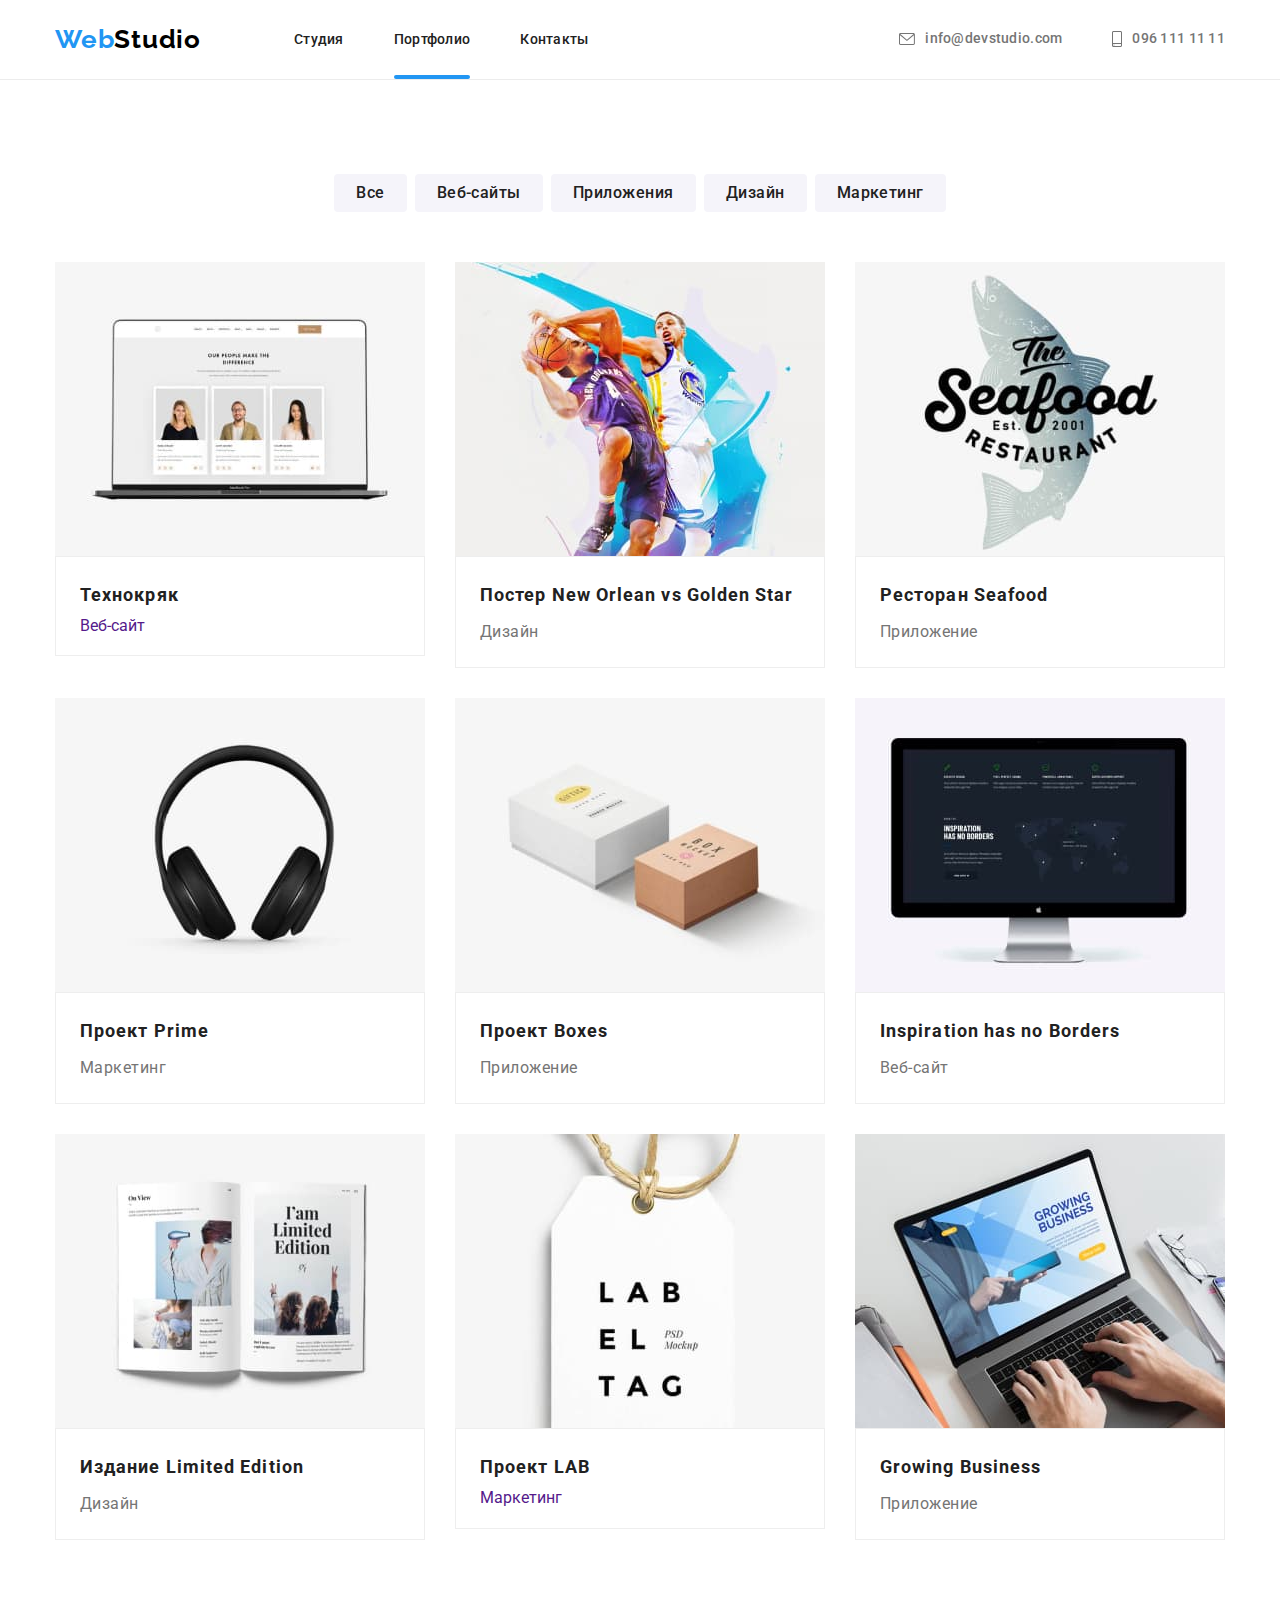
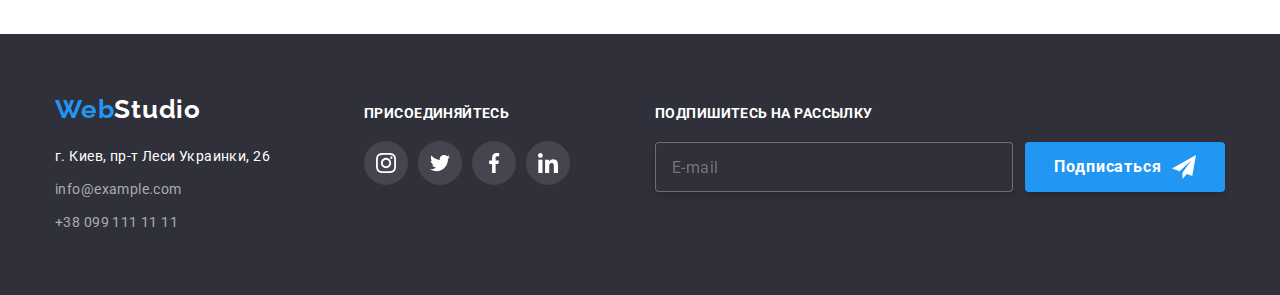
==== portfolio.html @ b897e52c "не працюють стилі" ====
<!DOCTYPE html>
<html lang="ru">
<head>
    <meta charset="UTF-8">
    <meta http-equiv="X-UA-Compatible" content="IE=edge">
    <meta name="viewport" content="width=device-width, initial-scale=1.0">
    <title>Портфолио</title>
        <link rel="preconnect" href="https://fonts.googleapis.com">
    <link rel="preconnect" href="https://fonts.gstatic.com" crossorigin>
    <link href="https://fonts.googleapis.com/css2?family=Raleway:wght@700&family=Roboto:wght@400;500;700;900&display=swap"
        rel="stylesheet">
    <link rel="stylesheet" href="https://cdn.jsdelivr.net/npm/modern-normalize@1.1.0/modern-normalize.min.css">
    <link rel="stylesheet" href="./css/main.min.css">
</head>

<body>
<!---HEADER-->
    <header class="page-header">
        <div class="container page-heder-container">
            <nav class="pege-nav">
                <a class="link logo" href="WebStudio" lang="en">Web<span class="logodark">Studio</span></a>
                <ul class="menu list">
                    <li class="menu__item">
                        <a class="menu__link link" href="index.html">Студия</a>
                    </li>
                    <li class="menu__item">
                        <a class="menu__link menu__link_activ link" href="">Портфолио</a>
                    </li>
                    <li class="menu__item">
                        <a class="menu__link link" href="">Контакты</a>
                    </li>
                </ul>
            </nav>

                <ul class="list">
                    <li>
                        <a class="portfolio-email link" href="mailto:info@devstudio.com">
                            <svg class="contact-email-icon" width="16px" height="12px">
                                <use href="./imeges/link/sprite.svg#icon-envelope"></use>
                            </svg>
                            info@devstudio.com</a>
                    </li>
                    <li>
                        <a class="portfolio-number link" href="tel:+380961111111">
                            <svg class="contact-phone-icon" width="10" height="16">
                                <use href="./imeges/link/sprite.svg#icon-smartphone"></use>
                            </svg>
                            096 111 11 11</a>
                    </li>
                </ul>
        </div>
    </header>

<main>
 <!-- GALLERY -->
    <section class="gallery">
        <div class="container">
            <ul class="portfolio-btn list">
                <li class="list-btn">
                    <button class="gallery__btn" type="button">Все</button>
                </li>
                <li class="list-btn">
                    <button class="gallery__btn" type="button">Веб-сайты</button>
                </li>
                <li class="list-btn">
                    <button class="gallery__btn" type="button">Приложения</button>
                </li>
                <li class="list-btn">
                    <button class="gallery__btn" type="button">Дизайн</button>
                </li>
                <li class="list-btn">
                    <button class="gallery__btn" type="button">Маркетинг</button>
                </li>
            </ul>
            <ul class="list gallery-work">
               <li class="gallery-work__foto">
                    <a class="gallery-work__link" href="">                   
                        <div class="gallery-work__overlay">
                             <img
                            src="./imeges/gallery/websitetehno.jpg"
                            alt="Веб-сайт"
                            width="370"
                            height="294">
                            <p class="overlay">Ресурс предлагает комплексные предложения с разным уровнем функционала и сервисов. Все это позволит посетителю получить исчерпывающие сведения о компании или частном лице.</p>
                        </div>
                        <div class="gallery-work__project">
                            <h3 class="gallery-work__project_name">Технокряк</h3>
                            <p class="gallery-work__project_for">Веб-сайт</p>                            
                        </div> 
                   </a>
                </li>
                <li class="gallery-work__foto">
                    <a class="gallery-work__link" href="">                    
                        <div class="gallery-work__overlay">
                            <img
                                src="./imeges/gallery/designgoldrnstar.jpg"
                                alt="Дизайн"
                                width="370"
                                height="294">
                            <p class="overlay">Ресурс предлагает комплексные предложения с разным уровнем функционала и сервисов. Все это позволит посетителю получить исчерпывающие сведения о компании или частном лице.</p>
                        </div>
                        <div class="gallery-work__project">
                            <h3 class="gallery-work__project_name">Постер <span lang="en">New Orlean vs Golden Star</span></h3>
                            <p class="gallery-work__project_form">Дизайн</p>
                        </div>  
                    </a>
                </li>                
                <li class="gallery-work__foto">
                    <a class="gallery-work__link" href="">                    
                        <div class="gallery-work__overlay">
                            <img
                                src="./imeges/gallery/applicsea.jpg"
                                alt="Приложение"
                                width="370"
                                height="294">
                            <p class="overlay">Ресурс предлагает комплексные предложения с разным уровнем функционала и сервисов. Все это позволит посетителю получить исчерпывающие сведения о компании или частном лице.</p>
                        </div>
                       <div class="gallery-work__project">
                            <h3 class="gallery-work__project_name">Ресторан <span lang="en">Seafood</span></h3>
                            <p class="gallery-work__project_form">Приложение</p> 
                        </div>         
                    </a>
                </li>
                <li class="gallery-work__foto">
                    <a class="gallery-work__link" href="">                    
                        <div class="gallery-work__overlay">
                            <img
                                src="./imeges/gallery/marketingprime.jpg"
                                alt="Маркетинг"
                                width="370"
                                height="294">
                            <p class="overlay">Ресурс предлагает комплексные предложения с разным уровнем функционала и сервисов. Все это позволит посетителю получить исчерпывающие сведения о компании или частном лице.</p>
                        </div>
                       <div class="gallery-work__project">
                            <h3 class="gallery-work__project_name">Проект <span lang="en">Prime</span></h3>
                            <p class="gallery-work__project_form">Маркетинг</p> 
                        </div>
                    </a>
                </li>
                <li class="gallery-work__foto">
                    <a class="gallery-work__link" href="">                    
                        <div class="gallery-work__overlay">
                           <img
                               src="./imeges/gallery/applicboxes.jpg"
                               alt="Приложение"
                               width="370"
                               height="294">
                           <p class="overlay">Ресурс предлагает комплексные предложения с разным уровнем функционала и сервисов. Все это позволит посетителю получить исчерпывающие сведения о компании или частном лице.</p>
                        </div>
                       <div class="gallery-work__project">
                            <h3 class="gallery-work__project_name">Проект <span lang="en">Boxes</span></h3>
                            <p class="gallery-work__project_form">Приложение</p> 
                        </div>
                    </a>
                </li>
                <li class="gallery-work__foto">
                    <a class="gallery-work__link" href="">                   
                        <div class="gallery-work__overlay">
                            <img
                                src="./imeges/gallery/websiteborders.jpg"
                                alt="Веб-сайт"
                               width="370"
                               height="294">
                           <p class="overlay">Ресурс предлагает комплексные предложения с разным уровнем функционала и сервисов. Все это позволит посетителю получить исчерпывающие сведения о компании или частном лице.</p>
                        </div>
                       <div class="gallery-work__project">
                            <h3 class="gallery-work__project_name" lang="en">Inspiration has no Borders</h3>
                            <p class="gallery-work__project_form">Веб-сайт</p>                         
                        </div>
                    </a>
                </li>
                <li class="gallery-work__foto">
                    <a class="gallery-work__link" href="">                    
                        <div class="gallery-work__overlay">
                        <img
                            src="./imeges/gallery/designedition.jpg"
                            alt="Дизайн"
                            width="370"
                            height="294">
                        <p class="overlay">Ресурс предлагает комплексные предложения с разным уровнем функционала и сервисов. Все это позволит посетителю получить исчерпывающие сведения о компании или частном лице.</p>
                        </div>
                       <div class="gallery-work__project">
                            <h3 class="gallery-work__project_name">Издание <span lang="en">Limited Edition</span></h3>
                            <p class="gallery-work__project_form">Дизайн</p> 
                        </div>
                    </a>
                </li>
                <li class="gallery-work__foto">
                    <a class="gallery-work__link" href="">                   
                        <div class="gallery-work__overlay">
                        <img
                            src="./imeges/gallery/mahketinglab.jpg"
                            alt="Маркетинг"
                            width="370"
                            height="294">
                        <p class="overlay">Ресурс предлагает комплексные предложения с разным уровнем функционала и сервисов. Все это позволит посетителю получить исчерпывающие сведения о компании или частном лице.</p>
                        </div>
                  <div class="gallery-work__project">
                            <h3 class="gallery-work__project_name">Проект <span lang="en">LAB</span></h3>
                        <p class="">Маркетинг</p> 
                        </div>
                    </a>    
                </li>
                <li class="gallery-work__foto">
                    <a class="gallery-work__link" href="">
                        <div class="gallery-work__overlay">
                            <img
                                src="./imeges/gallery/applicbusiness.jpg"
                                alt="приложение"
                                width="370"
                                height="294">
                            <p class="overlay">Ресурс предлагает комплексные предложения с разным уровнем функционала и сервисов. Все это позволит посетителю получить исчерпывающие сведения о компании или частном лице.</p>
                        </div>
                        
                        <div class="gallery-work__project">
                            <h3 class="gallery-work__project_name" lang="en">Growing Business</h3>
                            <p class="gallery-work__project_form">Приложение</p> 
                        </div>
                    </a>
                </li>               
            </ul>
        </div>
    </section>
  
</main>
<!--FOOTER-->
<footer class="footer">
    <div class="container footer-box">
        <div class="footer-logo">
            <a class="link logo" href="WebStudio" lang="en">Web<span class="logolight">Studio</span></a>
            <address>
                <ul class="list footer-adress">
                    <li class="footer-adress-map">
                        <a class="footer-link adress" href="https://goo.gl/maps/aPMMfaf2fwCcFUGt7" target="_blank"
                            rel="noopenen noreferrer">
                            г. Киев, пр-т Леси Украинки, 26
                        </a>
                    </li>
                    <li class="footer-email">
                        <a class="link connection" href="mailto:info@example.com">info@example.com</a>
                    </li>
                    <li class="footer-tel">
                        <a class="link connection" href="tel:+380991111111">+38 099 111 11 11</a>
                    </li>
                </ul>
            </address>
        </div>
        <div class="footer-icon">
            <p class="footer-title">присоединяйтесь</p>
            <ul class="list footer-link">
                <li class="footer-link__list">
                    <a href="" class="footer-social-link">
                        <svg class="footer-link-icon" width="20" height="20">
                            <use href="./imeges/link/sprite.svg#icon-instagram"></use>
                        </svg>
                    </a>
                </li>
                <li class="footer-link__list">
                    <a href="" class="footer-social-link">
                        <svg class="footer-link-icon" width="20" height="20">
                            <use href="./imeges/link/sprite.svg#icon-twitter"></use>
                        </svg>
                    </a>
                </li>
                <li class="footer-link__list">
                    <a href="" class="footer-social-link">
                        <svg class="footer-link-icon" width="20" height="20">
                            <use href="./imeges/link/sprite.svg#icon-facebook"></use>
                        </svg>
                    </a>
                </li>
                <li class="footer-link__list">
                    <a href="" class="footer-social-link">
                        <svg class="footer-link-icon" width="20" height="20">
                            <use href="./imeges/link/sprite.svg#icon-linkedin"></use>
                        </svg>
                    </a>
                </li>
            </ul>
        </div>
        <form class="footer-form">
            <p class="footer-form__name">Подпишитесь на рассылку</p>
            <div class="footer-form__connection">
                <input type="email" name="user_email" class="footer-form-input" required placeholder="E-mail" />


                <button type="submit" class="footer-form__submit">Подписаться
                    <svg class="footer-form-icon" width="24" height="24">
                        <use href="./imeges/link/sprite.svg#icon-send"></use>
                    </svg>
                </button>
            </div>
        </form>
    </div>

</footer>
 
</body>
</html>
---- css/main.min.css ----
:root{--accent-background-dark: #2F303A;--accent-color-text: #757575;--accent-color-header: #212121;--blue-color: #2196F3;--transition-dur-and-fund: 250ms cubic-bezier(0.4, 0, 0.2, 1)}.visually-hidden{position:absolute;width:1px;height:1px;margin:-1px;padding:0;overflow:hidden;border:0;clip:rect(0 0 0 0)}.list{list-style:none;display:-webkit-box;display:-ms-flexbox;display:flex}.link{text-decoration:none}h1,h2,h3,h4,p{margin-top:0;margin-bottom:0}ul,ol{margin-top:0;margin-bottom:0;padding-left:0}img{display:block}button{cursor:pointer}body{font-family:"Roboto",sans-serif;margin:0}.container{max-width:1200px;margin-left:auto;margin-right:auto;padding-left:15px;padding-right:15px}.backdrop{position:fixed;top:0;left:0;z-index:100;width:100%;height:100%;background-color:rgba(0,0,0,.2);-webkit-transition:opacity var(--transition-dur-and-fund),visibility var(--transition-dur-and-fund);transition:opacity var(--transition-dur-and-fund),visibility var(--transition-dur-and-fund)}.backdrop.is-hidden{opacity:0;visibility:hidden;pointer-events:none}.modal{position:absolute;top:50%;left:50%;-webkit-transform:translate(-50%, -50%);transform:translate(-50%, -50%);width:528px;height:auto;background-color:#fff;padding:37px 40px 43px 40px}.modal-close-btn{position:absolute;top:8px;right:8px;display:-webkit-box;display:-ms-flexbox;display:flex;-webkit-box-pack:center;-ms-flex-pack:center;justify-content:center;-webkit-box-align:center;-ms-flex-align:center;align-items:center;width:30px;height:30px;border-radius:50%;background-color:rgba(0,0,0,0);border:1px solid rgba(0,0,0,.1);padding:0;-webkit-transition:border-color var(--transition-dur-and-fund);transition:border-color var(--transition-dur-and-fund)}.modal-close-btn:hover,.modal-close-btn:focus{border-color:var(--accent-color-text)}.modal-close-btn-icon{-webkit-transition:fill var(--transition-dur-and-fund);transition:fill var(--transition-dur-and-fund)}.modal-close-btn-icon:hover,.modal-close-btn-icon:focus{fill:var(--blue-color)}.modal-close-btn-icon .modal-close-btn:hover,.modal-close-btn-icon .modal-close-btn:focus .modal-close-btn-icon{fill:var(--accent-color-text)}.modal-form{display:-webkit-box;display:-ms-flexbox;display:flex;-webkit-box-orient:vertical;-webkit-box-direction:normal;-ms-flex-direction:column;flex-direction:column}.modal-form-name{font-weight:700;font-size:20px;line-height:1.15;text-align:center;letter-spacing:.03em;margin-bottom:12px;color:var(--accent-color-header)}.modal-form-field{margin-bottom:10px}.modal-form-field-desc{margin-bottom:20px}.modal-form-input{width:100%;height:40px;padding-left:42px;border:1px solid rgba(33,33,33,.2);border-radius:4px;color:#000;-webkit-transition:border-color var(--transition-dur-and-fund);transition:border-color var(--transition-dur-and-fund)}.modal-form-input:focus{outline:none;border-color:var(--blue-color)}.modal-form-input-desc{display:block;font-weight:400;font-size:12px;line-height:1.17;letter-spacing:.01em;margin-bottom:4px;color:var(--accent-color-text)}.modal-form-input-wrapper{display:block;position:relative}.modal-form-input-icon{position:absolute;top:50%;left:15px;-webkit-transform:translate(0, -50%);transform:translate(0, -50%);-webkit-transition:fill var(--transition-dur-and-fund);transition:fill var(--transition-dur-and-fund)}.modal-form-input:focus+.modal-form-input-icon{fill:var(--blue-color)}.modal-form-message{resize:none;width:100%;height:120px;padding:10px 16px;border:1px solid rgba(33,33,33,.2);border-radius:4px;-webkit-transition:border-color var(--transition-dur-and-fund);transition:border-color var(--transition-dur-and-fund)}.modal-form-message::-webkit-input-placeholder{font-weight:400;font-size:14px;line-height:1.14;letter-spacing:.01em;color:rgba(117,117,117,.5)}.modal-form-message::-moz-placeholder{font-weight:400;font-size:14px;line-height:1.14;letter-spacing:.01em;color:rgba(117,117,117,.5)}.modal-form-message:-ms-input-placeholder{font-weight:400;font-size:14px;line-height:1.14;letter-spacing:.01em;color:rgba(117,117,117,.5)}.modal-form-message::-ms-input-placeholder{font-weight:400;font-size:14px;line-height:1.14;letter-spacing:.01em;color:rgba(117,117,117,.5)}.modal-form-message::placeholder{font-weight:400;font-size:14px;line-height:1.14;letter-spacing:.01em;color:rgba(117,117,117,.5)}.modal-form-message:focus{outline:none;border-color:var(--blue-color)}.modal-form-check-desc{display:-webkit-box;display:-ms-flexbox;display:flex;-webkit-box-pack:center;-ms-flex-pack:center;justify-content:center;-webkit-box-align:center;-ms-flex-align:center;align-items:center;font-weight:400;font-size:14px;line-height:1.71;letter-spacing:.03em;margin-bottom:30px;color:#757575}.modal-form-check-desc::before{display:block;width:16px;height:15px;border:1px solid #212121;border-radius:4px;cursor:pointer;margin-right:8px;text-decoration:underline;content:""}.modal-form-check:checked+.modal-form-check-desc::before{background-color:var(--blue-color);border:none;background-image:url(../imeges/link/icon_check.svg);padding:auto}.modal-form-check:focus+.modal-form-check-desc::before{outline:2px solid var(--blue-color)}.modal-form-link{color:var(--blue-color);text-decoration:underline}.modal-form-submit{-ms-flex-item-align:center;align-self:center;font-weight:700;font-size:16px;line-height:1.88;letter-spacing:.06em;padding:8px 53px 8px 53px;color:#fff;width:200px;height:50px;background-color:var(--blue-color);-webkit-box-shadow:0px 4px 4px rgba(0,0,0,.15);box-shadow:0px 4px 4px rgba(0,0,0,.15);border-radius:4px;border:none;-webkit-transition:background-color var(--transition-dur-and-fund);transition:background-color var(--transition-dur-and-fund)}.modal-form-submit:hover,.modal-form-submit:focus{background-color:#188ce8;-webkit-box-shadow:0px 4px 4px rgba(0,0,0,.15);box-shadow:0px 4px 4px rgba(0,0,0,.15);border-radius:4px}.page-heder-container{display:-webkit-box;display:-ms-flexbox;display:flex;-webkit-box-align:center;-ms-flex-align:center;align-items:center;-webkit-box-pack:justify;-ms-flex-pack:justify;justify-content:space-between}.page-header{border-bottom:1px solid #ececec}.pege-nav{display:-webkit-box;display:-ms-flexbox;display:flex;-webkit-box-align:center;-ms-flex-align:center;align-items:center}.logo{font-family:"Raleway",sans-serif;font-weight:700;font-size:26px;line-height:1.19;letter-spacing:.03em;color:var(--blue-color);margin-right:93px;padding-top:24px;padding-bottom:24px}.logodark{color:#000}.menu{display:-webkit-box;display:-ms-flexbox;display:flex}.menu__item:not(:last-child){margin-right:50px}.menu__link{position:relative;font-family:"Roboto",sans-serif;font-weight:500;font-size:14px;line-height:1.14;letter-spacing:.02em;color:var(--accent-color-header);-webkit-transition:color var(--transition-dur-and-fund);transition:color var(--transition-dur-and-fund)}.menu__link:hover,.menu__link:focus{color:var(--blue-color)}.menu__link_activ::after{display:block;position:absolute;top:auto;left:0;bottom:-32px;content:"";background-color:var(--blue-color);border-radius:2px;width:100%;height:4px}.contact-email{display:-webkit-box;display:-ms-flexbox;display:flex;-webkit-box-align:center;-ms-flex-align:center;align-items:center;width:100%;height:auto;font-weight:500;font-size:14px;line-height:1.14;letter-spacing:.02em;color:var(--accent-color-text);-webkit-transition:color var(--transition-dur-and-fund);transition:color var(--transition-dur-and-fund);margin-left:auto;margin-right:50px}.contact-email:hover,.contact-email:focus{color:var(--blue-color)}.contact-email-icon{fill:currentColor;margin-right:10px}.portfolio-email{display:-webkit-box;display:-ms-flexbox;display:flex;-webkit-box-align:center;-ms-flex-align:center;align-items:center;width:100%;height:auto;font-weight:500;font-size:14px;line-height:1.14;letter-spacing:.02em;color:var(--accent-color-text);-webkit-transition:color var(--transition-dur-and-fund);transition:color var(--transition-dur-and-fund);margin-left:auto;margin-right:50px}.portfolio-email:hover,.portfolio-email:focus{color:var(--blue-color)}.contact-phone-number{display:-webkit-box;display:-ms-flexbox;display:flex;-webkit-box-align:center;-ms-flex-align:center;align-items:center;width:100%;height:auto;font-weight:500;font-size:14px;line-height:1.14;letter-spacing:.02em;color:var(--accent-color-text);-webkit-transition:color var(--transition-dur-and-fund);transition:color var(--transition-dur-and-fund)}.contact-phone-number:hover,.contact-phone-number:focus{color:var(--blue-color)}.contact-phone-icon{fill:currentColor;margin-right:10px}.portfolio-number{display:-webkit-box;display:-ms-flexbox;display:flex;-webkit-box-align:center;-ms-flex-align:center;align-items:center;width:100%;height:auto;font-weight:500;font-size:14px;line-height:1.14;letter-spacing:.02em;-webkit-transition:color var(--transition-dur-and-fund);transition:color var(--transition-dur-and-fund);color:var(--accent-color-text)}.portfolio-number:hover,.portfolio-number:focus{color:var(--blue-color)}.hero{padding-top:200px;padding-bottom:200px;background-color:#c4c4c4;background-image:-webkit-gradient(linear, left top, left bottom, from(rgba(47, 48, 58, 0.4)), to(rgba(47, 48, 58, 0.4))),url("../imeges/overlay/people.jpg");background-image:linear-gradient(rgba(47, 48, 58, 0.4), rgba(47, 48, 58, 0.4)),url("../imeges/overlay/people.jpg");background-repeat:no-repeat;background-position:center;background-size:cover}.main-title{font-weight:900;font-size:44px;line-height:1.36;text-align:center;letter-spacing:.06em;text-transform:uppercase;color:#fff;width:696px;margin:0 auto;display:block}.modal-btn{display:block;font-family:"Roboto",sans-serif;font-weight:700;font-size:16px;line-height:1.88;letter-spacing:.06em;padding-top:8px;padding-bottom:8px;padding-left:30px;padding-right:30px;background-color:var(--blue-color);-webkit-box-shadow:0px 4px 4px rgba(0,0,0,.15);box-shadow:0px 4px 4px rgba(0,0,0,.15);border-radius:4px;color:#fff;border:0 solid;margin:0 auto;margin-top:30px}.section-description{padding-top:94px;padding-bottom:47px}.description{display:-webkit-box;display:-ms-flexbox;display:flex;gap:30px}.block-description{-ms-flex-preferred-size:calc((100% - 90px)/4);flex-basis:calc((100% - 90px)/4)}.block-description-icon{width:100%;height:120px;display:-webkit-box;display:-ms-flexbox;display:flex;-webkit-box-align:center;-ms-flex-align:center;align-items:center;-webkit-box-pack:center;-ms-flex-pack:center;justify-content:center;background:#f5f4fa;border-radius:4px;margin-bottom:30px}.description-icon{width:70px;height:70px}.text-description{font-weight:400;font-size:14px;line-height:1.71;letter-spacing:.03em;color:var(--accent-color-text)}.title-description{font-weight:700;font-size:14px;line-height:1.14;letter-spacing:.03em;text-transform:uppercase;color:var(--accent-color-header);margin-bottom:10px}.section-working{padding-top:47px;padding-bottom:94px}.foto-work{display:-webkit-box;display:-ms-flexbox;display:flex;-ms-flex-wrap:wrap;flex-wrap:wrap;gap:30px}.foto{position:relative;-ms-flex-preferred-size:calc((100% - 60px)/3);flex-basis:calc((100% - 60px)/3)}.foto-work-name{display:-webkit-box;display:-ms-flexbox;display:flex;-webkit-box-pack:center;-ms-flex-pack:center;justify-content:center;-webkit-box-align:center;-ms-flex-align:center;align-items:center;position:absolute;bottom:0;left:0;width:370px;height:70px;background-color:rgba(47,48,58,.8)}.foto-name{text-transform:uppercase;font-weight:700;font-size:14px;line-height:1.14;letter-spacing:.03em;color:#fff}.collective-section{padding-top:94px;padding-bottom:94px;background:#f5f4fa}.name{font-weight:500;font-size:16px;line-height:1.19;text-align:center;letter-spacing:.03em;color:var(--accent-color-header);margin-bottom:10px}.profession{font-weight:400;font-size:16px;line-height:1.19;text-align:center;letter-spacing:.03em;color:var(--accent-color-text);margin-bottom:16px}.title-section{font-weight:700;font-size:36px;line-height:1.17;text-align:center;letter-spacing:.03em;color:var(--accent-color-header);margin-bottom:50px}.collective{display:-webkit-box;display:-ms-flexbox;display:flex;-ms-flex-wrap:wrap;flex-wrap:wrap;gap:30px}.foto-collective{-ms-flex-preferred-size:calc((100% - 90px)/4);flex-basis:calc((100% - 90px)/4)}.collective-name-profession{padding-top:30px;padding-bottom:30px;background:#fff;-webkit-box-shadow:0px 1px 3px rgba(0,0,0,.12),0px 1px 1px rgba(0,0,0,.14),0px 2px 1px rgba(0,0,0,.2);box-shadow:0px 1px 3px rgba(0,0,0,.12),0px 1px 1px rgba(0,0,0,.14),0px 2px 1px rgba(0,0,0,.2);border-radius:0px 0px 4px 4px}.social-list{display:-webkit-box;display:-ms-flexbox;display:flex;-webkit-box-pack:center;-ms-flex-pack:center;justify-content:center;gap:10px}.social-list-link{display:-webkit-box;display:-ms-flexbox;display:flex;-webkit-box-pack:center;-ms-flex-pack:center;justify-content:center;-webkit-box-align:center;-ms-flex-align:center;align-items:center;width:44px;height:44px;border-radius:50%;background-color:#fff;-webkit-transition:background-color var(--transition-dur-and-fund);transition:background-color var(--transition-dur-and-fund)}.social-list-link:hover,.social-list-link:focus{background-color:var(--blue-color)}.social-list-icon{fill:#afb1b8;-webkit-transition:fill var(--transition-dur-and-fund);transition:fill var(--transition-dur-and-fund)}.social-list-link:hover .social-list-icon,.social-list-link:focus .social-list-icon{fill:#fff}.client-section{padding-top:94px;padding-bottom:94px}.client-list{display:-webkit-box;display:-ms-flexbox;display:flex;-webkit-box-pack:center;-ms-flex-pack:center;justify-content:center;gap:30px}.client-linc{display:-webkit-box;display:-ms-flexbox;display:flex;-webkit-box-pack:center;-ms-flex-pack:center;justify-content:center;-webkit-box-align:center;-ms-flex-align:center;align-items:center;width:170px;height:92px;border:1px solid #afb1b8;border-radius:4px;fill:#afb1b8;-webkit-transition:fill var(--transition-dur-and-fund),border-color var(--transition-dur-and-fund);transition:fill var(--transition-dur-and-fund),border-color var(--transition-dur-and-fund)}.client-linc:hover,.client-linc:focus{fill:var(--blue-color);border-color:var(--blue-color)}.gallery{padding-top:94px;padding-bottom:94px}.services{font-weight:500;font-size:16px;line-height:1.63;text-align:center;letter-spacing:.03em;color:var(--accent-color-header)}.gallery__btn{font-family:"Roboto",sans-serif;padding-top:6px;padding-bottom:6px;padding-left:22px;padding-right:22px;font-weight:500;font-size:16px;line-height:1.63;text-align:center;letter-spacing:.03em;color:var(--accent-color-header);background-color:#f5f4fa;border-radius:4px;border:0 solid;-webkit-transition:color var(--transition-dur-and-fund),background-color var(--transition-dur-and-fund),-webkit-box-shadow var(--transition-dur-and-fund);transition:color var(--transition-dur-and-fund),background-color var(--transition-dur-and-fund),-webkit-box-shadow var(--transition-dur-and-fund);transition:color var(--transition-dur-and-fund),background-color var(--transition-dur-and-fund),box-shadow var(--transition-dur-and-fund);transition:color var(--transition-dur-and-fund),background-color var(--transition-dur-and-fund),box-shadow var(--transition-dur-and-fund),-webkit-box-shadow var(--transition-dur-and-fund)}.gallery__btn:hover,.gallery__btn:focus{color:#fff;background-color:var(--blue-color);-webkit-box-shadow:0px 3px 1px rgba(0,0,0,.1),0px 1px 2px rgba(0,0,0,.08),0px 2px 2px rgba(0,0,0,.12);box-shadow:0px 3px 1px rgba(0,0,0,.1),0px 1px 2px rgba(0,0,0,.08),0px 2px 2px rgba(0,0,0,.12)}.portfolio-btn{display:-webkit-box;display:-ms-flexbox;display:flex;-webkit-box-pack:center;-ms-flex-pack:center;justify-content:center;gap:8px;margin-bottom:50px;-ms-flex-preferred-size:auto;flex-basis:auto}.gallery-work__project{padding-top:20px;padding-bottom:20px;padding-left:24px;background-color:#fff;border:1px solid #eee}.gallery-work__project_name{font-weight:700;font-size:18px;line-height:2;letter-spacing:.06em;color:var(--accent-color-header);margin-bottom:4px}.gallery-work__project_form{font-weight:400;font-size:16px;line-height:1.88;letter-spacing:.03em;color:var(--accent-color-text)}.gallery-work{display:-webkit-box;display:-ms-flexbox;display:flex;-ms-flex-wrap:wrap;flex-wrap:wrap;gap:30px}.gallery-work__foto{-ms-flex-preferred-size:calc((100% - 240px)/9);flex-basis:calc((100% - 240px)/9)}.gallery-work__link{display:block;text-decoration:none}.gallery-work__link:hover{-webkit-box-shadow:0px 1px 1px rgba(0,0,0,.12),0px 4px 4px rgba(0,0,0,.06),1px 4px 6px rgba(0,0,0,.16);box-shadow:0px 1px 1px rgba(0,0,0,.12),0px 4px 4px rgba(0,0,0,.06),1px 4px 6px rgba(0,0,0,.16)}.gallery-work__link:hover .overlay,.gallery-work__link:focus{-webkit-transform:translate(0, 0);transform:translate(0, 0)}.gallery-work__overlay{position:relative;overflow:hidden}.overlay{position:absolute;top:0;left:0;-webkit-transform:translate(0, 100%);transform:translate(0, 100%);-webkit-transition:-webkit-transform var(--transition-dur-and-fund);transition:-webkit-transform var(--transition-dur-and-fund);transition:transform var(--transition-dur-and-fund);transition:transform var(--transition-dur-and-fund), -webkit-transform var(--transition-dur-and-fund);width:100%;height:100%;overflow:auto;font-weight:400;font-size:18px;line-height:1.56;letter-spacing:.03em;padding:63px;padding-bottom:63px;padding-left:24px;padding-right:24px;color:#fff;background-color:rgba(33,150,243,.9)}.footer{padding-top:60px;padding-bottom:60px;background-color:var(--accent-background-dark)}.logolight{color:#fff}.adress{font-style:normal;font-weight:400;font-size:14px;line-height:1.71;letter-spacing:.03em;color:#fff}.connection{font-style:normal;font-weight:400;font-size:14px;line-height:1.71;letter-spacing:.03em;color:rgba(255,255,255,.6)}.footer-adress{display:-webkit-box;display:-ms-flexbox;display:flex;-webkit-box-orient:vertical;-webkit-box-direction:normal;-ms-flex-direction:column;flex-direction:column}.footer-adress-map{padding-top:20px}.footer-email{margin-top:9px}.footer-tel{margin-top:9px}.footer-title{display:block;font-style:normal;font-weight:700;font-size:14px;line-height:1,14;letter-spacing:.03em;text-transform:uppercase;color:#fff}.footer-link{display:-webkit-box;display:-ms-flexbox;display:flex;gap:10px;text-decoration:none}.footer-social-link{display:-webkit-box;display:-ms-flexbox;display:flex;-webkit-box-pack:center;-ms-flex-pack:center;justify-content:center;-webkit-box-align:center;-ms-flex-align:center;align-items:center;width:44px;height:44px;border-radius:50%;background-color:rgba(255,255,255,.1);-webkit-transition:background-color var(--transition-dur-and-fund);transition:background-color var(--transition-dur-and-fund)}.footer-social-link:hover,.footer-social-link:focus{background-color:var(--blue-color)}.footer-icon{display:-webkit-box;display:-ms-flexbox;display:flex;-webkit-box-orient:vertical;-webkit-box-direction:normal;-ms-flex-direction:column;flex-direction:column;gap:20px}.footer-box{display:-webkit-box;display:-ms-flexbox;display:flex;-webkit-box-align:baseline;-ms-flex-align:baseline;align-items:baseline;gap:70px}.footer-link-icon{fill:#fff}.footer-form{margin-left:auto}.footer-form__name{font-weight:700;font-size:14px;line-height:1.14;letter-spacing:.03em;text-transform:uppercase;color:#fff;margin-bottom:20px}.footer-form__connection{display:-webkit-box;display:-ms-flexbox;display:flex}.footer-form-input{font-weight:400;font-size:16px;line-height:1.25;letter-spacing:.03em;width:358px;height:50px;padding-top:15px;padding-left:16px;padding-bottom:15px;color:rgba(255,255,255,.6);background-color:var(--accent-background-dark);border:1px solid rgba(255,255,255,.3);-webkit-filter:drop-shadow(0px 4px 4px rgba(0, 0, 0, 0.15));filter:drop-shadow(0px 4px 4px rgba(0, 0, 0, 0.15));border-radius:4px;margin-right:12px;color:#fff}.footer-form__submit{display:-webkit-box;display:-ms-flexbox;display:flex;-webkit-box-pack:center;-ms-flex-pack:center;justify-content:center;-webkit-box-align:center;-ms-flex-align:center;align-items:center;font-weight:700;font-size:16px;line-height:1.88;letter-spacing:.06em;width:200px;height:50px;color:#fff;background-color:var(--blue-color);-webkit-box-shadow:0px 4px 4px rgba(0,0,0,.15);box-shadow:0px 4px 4px rgba(0,0,0,.15);border-radius:4px;border:none}.footer-form-icon{margin-left:10px}/*# sourceMappingURL=main.min.css.map */
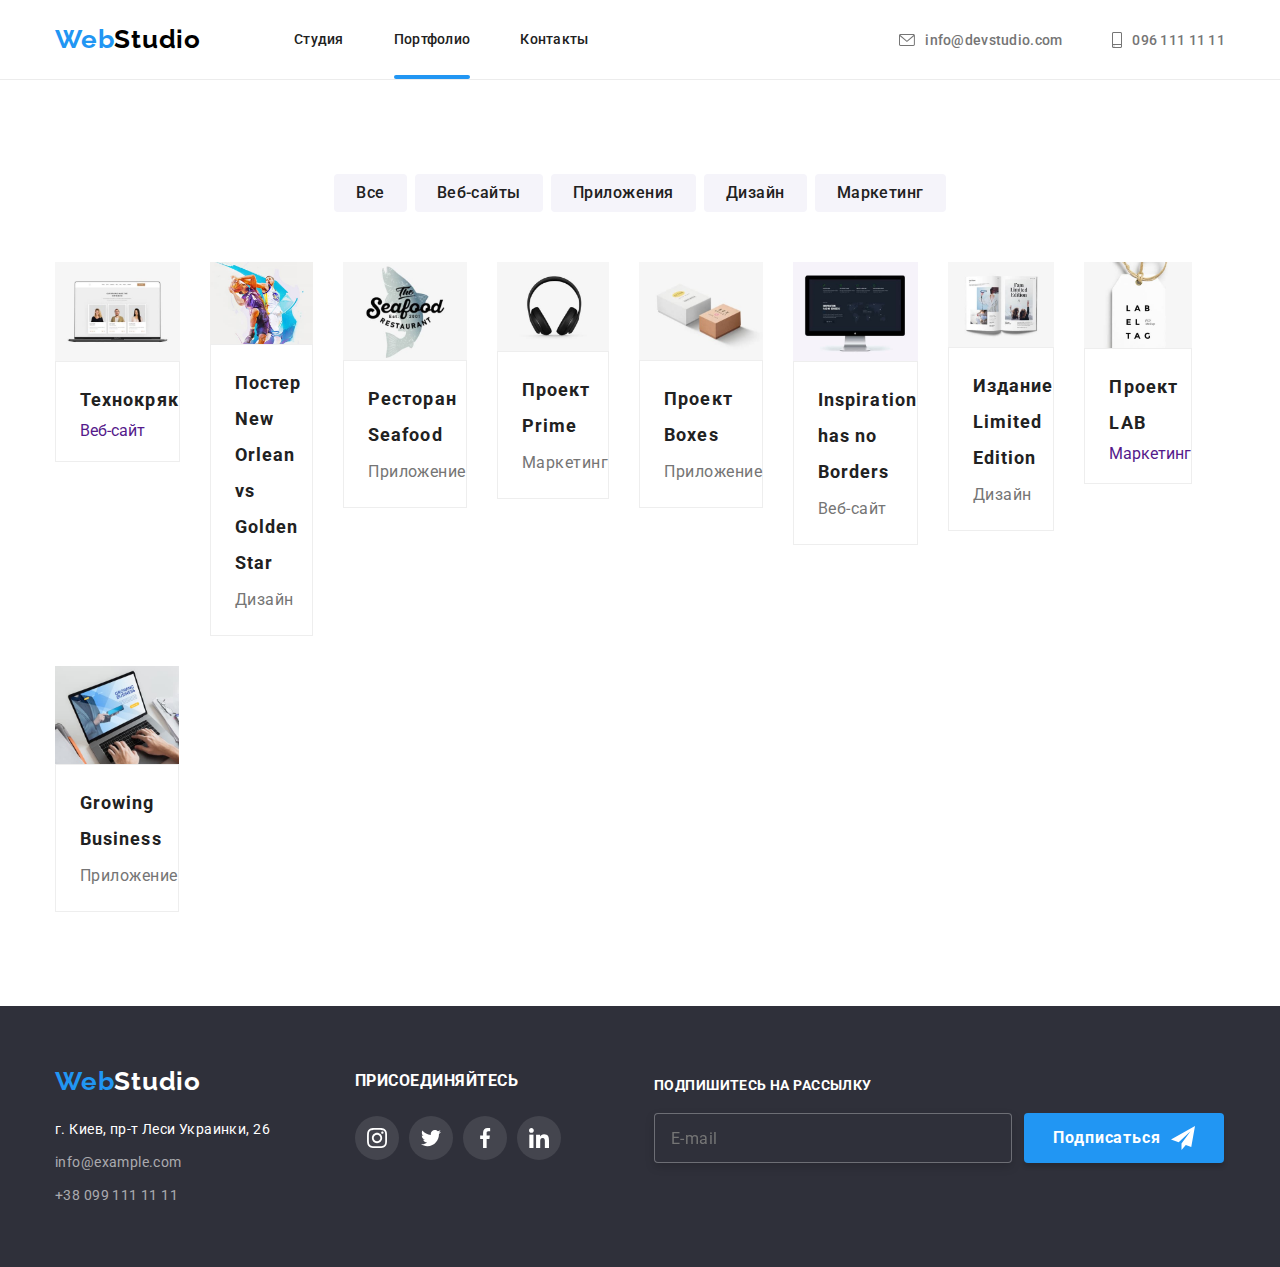
==== commit fd1ea8e8: "не працює портфоліо" ====
--- a/portfolio.html
+++ b/portfolio.html
@@ -224,76 +224,83 @@
   
 </main>
 <!--FOOTER-->
-<footer class="footer">
-    <div class="container footer-box">
-        <div class="footer-logo">
-            <a class="link logo" href="WebStudio" lang="en">Web<span class="logolight">Studio</span></a>
-            <address>
-                <ul class="list footer-adress">
-                    <li class="footer-adress-map">
-                        <a class="footer-link adress" href="https://goo.gl/maps/aPMMfaf2fwCcFUGt7" target="_blank"
-                            rel="noopenen noreferrer">
-                            г. Киев, пр-т Леси Украинки, 26
-                        </a>
-                    </li>
-                    <li class="footer-email">
-                        <a class="link connection" href="mailto:info@example.com">info@example.com</a>
-                    </li>
-                    <li class="footer-tel">
-                        <a class="link connection" href="tel:+380991111111">+38 099 111 11 11</a>
-                    </li>
-                </ul>
-            </address>
+    <footer class="footer">
+        <div class="container footer-box">
+            <div class="footer-box__tablet">
+                <div class="footer-logo">
+                    <a class="link logo footer-logo__name" href="WebStudio" lang="en">Web<span
+                            class="logolight">Studio</span></a>
+                    <address>
+                        <ul class="list footer-adress">
+                            <li class="link footer-adress-map">
+                                <a class="footer-link adress" href="https://goo.gl/maps/aPMMfaf2fwCcFUGt7" target="_blank"
+                                    rel="noopenen noreferrer">
+                                    г. Киев, пр-т Леси Украинки, 26
+                                </a>
+                            </li>
+                            <li class="footer-email">
+                                <a class="link connection" href="mailto:info@example.com">info@example.com</a>
+                            </li>
+                            <li class="footer-tel">
+                                <a class="link connection" href="tel:+380991111111">+38 099 111 11 11</a>
+                            </li>
+                        </ul>
+                    </address>
+                </div>
+    
+                <div class="footer-icon">
+                    <p class="footer-title">присоединяйтесь</p>
+                    <ul class="list footer-link">
+                        <li class="footer-link__list">
+                            <a href="" class="footer-social-link">
+                                <svg class="footer-link-icon" width="20" height="20">
+                                    <use href="./imeges/link/sprite.svg#icon-instagram"></use>
+                                </svg>
+                            </a>
+                        </li>
+                        <li class="footer-link__list">
+                            <a href="" class="footer-social-link">
+                                <svg class="footer-link-icon" width="20" height="20">
+                                    <use href="./imeges/link/sprite.svg#icon-twitter"></use>
+                                </svg>
+                            </a>
+                        </li>
+                        <li class="footer-link__list">
+                            <a href="" class="footer-social-link">
+                                <svg class="footer-link-icon" width="20" height="20">
+                                    <use href="./imeges/link/sprite.svg#icon-facebook"></use>
+                                </svg>
+                            </a>
+                        </li>
+                        <li class="footer-link__list">
+                            <a href="" class="footer-social-link">
+                                <svg class="footer-link-icon" width="20" height="20">
+                                    <use href="./imeges/link/sprite.svg#icon-linkedin"></use>
+                                </svg>
+                            </a>
+                        </li>
+                    </ul>
+                </div>
+            </div>
+    
+    
+            <form class="footer-form">
+                <p class="footer-form__name">Подпишитесь на рассылку</p>
+                <div class="footer-form__connection">
+                    <input type="email" name="user_email" class="footer-form-input" required placeholder="E-mail" />
+    
+    
+                    <button type="submit" class="footer-form__submit">Подписаться
+                        <svg class="footer-form-icon" width="24" height="24">
+                            <use href="./imeges/link/sprite.svg#icon-send"></use>
+                        </svg>
+                    </button>
+                </div>
+            </form>
         </div>
-        <div class="footer-icon">
-            <p class="footer-title">присоединяйтесь</p>
-            <ul class="list footer-link">
-                <li class="footer-link__list">
-                    <a href="" class="footer-social-link">
-                        <svg class="footer-link-icon" width="20" height="20">
-                            <use href="./imeges/link/sprite.svg#icon-instagram"></use>
-                        </svg>
-                    </a>
-                </li>
-                <li class="footer-link__list">
-                    <a href="" class="footer-social-link">
-                        <svg class="footer-link-icon" width="20" height="20">
-                            <use href="./imeges/link/sprite.svg#icon-twitter"></use>
-                        </svg>
-                    </a>
-                </li>
-                <li class="footer-link__list">
-                    <a href="" class="footer-social-link">
-                        <svg class="footer-link-icon" width="20" height="20">
-                            <use href="./imeges/link/sprite.svg#icon-facebook"></use>
-                        </svg>
-                    </a>
-                </li>
-                <li class="footer-link__list">
-                    <a href="" class="footer-social-link">
-                        <svg class="footer-link-icon" width="20" height="20">
-                            <use href="./imeges/link/sprite.svg#icon-linkedin"></use>
-                        </svg>
-                    </a>
-                </li>
-            </ul>
-        </div>
-        <form class="footer-form">
-            <p class="footer-form__name">Подпишитесь на рассылку</p>
-            <div class="footer-form__connection">
-                <input type="email" name="user_email" class="footer-form-input" required placeholder="E-mail" />
-
-
-                <button type="submit" class="footer-form__submit">Подписаться
-                    <svg class="footer-form-icon" width="24" height="24">
-                        <use href="./imeges/link/sprite.svg#icon-send"></use>
-                    </svg>
-                </button>
-            </div>
-        </form>
-    </div>
-
-</footer>
+    
+    </footer>
+
  
 </body>
 </html>
--- a/css/main.min.css
+++ b/css/main.min.css
@@ -1 +1 @@
-:root{--accent-background-dark: #2F303A;--accent-color-text: #757575;--accent-color-header: #212121;--blue-color: #2196F3;--transition-dur-and-fund: 250ms cubic-bezier(0.4, 0, 0.2, 1)}.visually-hidden{position:absolute;width:1px;height:1px;margin:-1px;padding:0;overflow:hidden;border:0;clip:rect(0 0 0 0)}.list{list-style:none;display:-webkit-box;display:-ms-flexbox;display:flex}.link{text-decoration:none}h1,h2,h3,h4,p{margin-top:0;margin-bottom:0}ul,ol{margin-top:0;margin-bottom:0;padding-left:0}img{display:block}button{cursor:pointer}body{font-family:"Roboto",sans-serif;margin:0}.container{max-width:1200px;margin-left:auto;margin-right:auto;padding-left:15px;padding-right:15px}.backdrop{position:fixed;top:0;left:0;z-index:100;width:100%;height:100%;background-color:rgba(0,0,0,.2);-webkit-transition:opacity var(--transition-dur-and-fund),visibility var(--transition-dur-and-fund);transition:opacity var(--transition-dur-and-fund),visibility var(--transition-dur-and-fund)}.backdrop.is-hidden{opacity:0;visibility:hidden;pointer-events:none}.modal{position:absolute;top:50%;left:50%;-webkit-transform:translate(-50%, -50%);transform:translate(-50%, -50%);width:528px;height:auto;background-color:#fff;padding:37px 40px 43px 40px}.modal-close-btn{position:absolute;top:8px;right:8px;display:-webkit-box;display:-ms-flexbox;display:flex;-webkit-box-pack:center;-ms-flex-pack:center;justify-content:center;-webkit-box-align:center;-ms-flex-align:center;align-items:center;width:30px;height:30px;border-radius:50%;background-color:rgba(0,0,0,0);border:1px solid rgba(0,0,0,.1);padding:0;-webkit-transition:border-color var(--transition-dur-and-fund);transition:border-color var(--transition-dur-and-fund)}.modal-close-btn:hover,.modal-close-btn:focus{border-color:var(--accent-color-text)}.modal-close-btn-icon{-webkit-transition:fill var(--transition-dur-and-fund);transition:fill var(--transition-dur-and-fund)}.modal-close-btn-icon:hover,.modal-close-btn-icon:focus{fill:var(--blue-color)}.modal-close-btn-icon .modal-close-btn:hover,.modal-close-btn-icon .modal-close-btn:focus .modal-close-btn-icon{fill:var(--accent-color-text)}.modal-form{display:-webkit-box;display:-ms-flexbox;display:flex;-webkit-box-orient:vertical;-webkit-box-direction:normal;-ms-flex-direction:column;flex-direction:column}.modal-form-name{font-weight:700;font-size:20px;line-height:1.15;text-align:center;letter-spacing:.03em;margin-bottom:12px;color:var(--accent-color-header)}.modal-form-field{margin-bottom:10px}.modal-form-field-desc{margin-bottom:20px}.modal-form-input{width:100%;height:40px;padding-left:42px;border:1px solid rgba(33,33,33,.2);border-radius:4px;color:#000;-webkit-transition:border-color var(--transition-dur-and-fund);transition:border-color var(--transition-dur-and-fund)}.modal-form-input:focus{outline:none;border-color:var(--blue-color)}.modal-form-input-desc{display:block;font-weight:400;font-size:12px;line-height:1.17;letter-spacing:.01em;margin-bottom:4px;color:var(--accent-color-text)}.modal-form-input-wrapper{display:block;position:relative}.modal-form-input-icon{position:absolute;top:50%;left:15px;-webkit-transform:translate(0, -50%);transform:translate(0, -50%);-webkit-transition:fill var(--transition-dur-and-fund);transition:fill var(--transition-dur-and-fund)}.modal-form-input:focus+.modal-form-input-icon{fill:var(--blue-color)}.modal-form-message{resize:none;width:100%;height:120px;padding:10px 16px;border:1px solid rgba(33,33,33,.2);border-radius:4px;-webkit-transition:border-color var(--transition-dur-and-fund);transition:border-color var(--transition-dur-and-fund)}.modal-form-message::-webkit-input-placeholder{font-weight:400;font-size:14px;line-height:1.14;letter-spacing:.01em;color:rgba(117,117,117,.5)}.modal-form-message::-moz-placeholder{font-weight:400;font-size:14px;line-height:1.14;letter-spacing:.01em;color:rgba(117,117,117,.5)}.modal-form-message:-ms-input-placeholder{font-weight:400;font-size:14px;line-height:1.14;letter-spacing:.01em;color:rgba(117,117,117,.5)}.modal-form-message::-ms-input-placeholder{font-weight:400;font-size:14px;line-height:1.14;letter-spacing:.01em;color:rgba(117,117,117,.5)}.modal-form-message::placeholder{font-weight:400;font-size:14px;line-height:1.14;letter-spacing:.01em;color:rgba(117,117,117,.5)}.modal-form-message:focus{outline:none;border-color:var(--blue-color)}.modal-form-check-desc{display:-webkit-box;display:-ms-flexbox;display:flex;-webkit-box-pack:center;-ms-flex-pack:center;justify-content:center;-webkit-box-align:center;-ms-flex-align:center;align-items:center;font-weight:400;font-size:14px;line-height:1.71;letter-spacing:.03em;margin-bottom:30px;color:#757575}.modal-form-check-desc::before{display:block;width:16px;height:15px;border:1px solid #212121;border-radius:4px;cursor:pointer;margin-right:8px;text-decoration:underline;content:""}.modal-form-check:checked+.modal-form-check-desc::before{background-color:var(--blue-color);border:none;background-image:url(../imeges/link/icon_check.svg);padding:auto}.modal-form-check:focus+.modal-form-check-desc::before{outline:2px solid var(--blue-color)}.modal-form-link{color:var(--blue-color);text-decoration:underline}.modal-form-submit{-ms-flex-item-align:center;align-self:center;font-weight:700;font-size:16px;line-height:1.88;letter-spacing:.06em;padding:8px 53px 8px 53px;color:#fff;width:200px;height:50px;background-color:var(--blue-color);-webkit-box-shadow:0px 4px 4px rgba(0,0,0,.15);box-shadow:0px 4px 4px rgba(0,0,0,.15);border-radius:4px;border:none;-webkit-transition:background-color var(--transition-dur-and-fund);transition:background-color var(--transition-dur-and-fund)}.modal-form-submit:hover,.modal-form-submit:focus{background-color:#188ce8;-webkit-box-shadow:0px 4px 4px rgba(0,0,0,.15);box-shadow:0px 4px 4px rgba(0,0,0,.15);border-radius:4px}.page-heder-container{display:-webkit-box;display:-ms-flexbox;display:flex;-webkit-box-align:center;-ms-flex-align:center;align-items:center;-webkit-box-pack:justify;-ms-flex-pack:justify;justify-content:space-between}.page-header{border-bottom:1px solid #ececec}.pege-nav{display:-webkit-box;display:-ms-flexbox;display:flex;-webkit-box-align:center;-ms-flex-align:center;align-items:center}.logo{font-family:"Raleway",sans-serif;font-weight:700;font-size:26px;line-height:1.19;letter-spacing:.03em;color:var(--blue-color);margin-right:93px;padding-top:24px;padding-bottom:24px}.logodark{color:#000}.menu{display:-webkit-box;display:-ms-flexbox;display:flex}.menu__item:not(:last-child){margin-right:50px}.menu__link{position:relative;font-family:"Roboto",sans-serif;font-weight:500;font-size:14px;line-height:1.14;letter-spacing:.02em;color:var(--accent-color-header);-webkit-transition:color var(--transition-dur-and-fund);transition:color var(--transition-dur-and-fund)}.menu__link:hover,.menu__link:focus{color:var(--blue-color)}.menu__link_activ::after{display:block;position:absolute;top:auto;left:0;bottom:-32px;content:"";background-color:var(--blue-color);border-radius:2px;width:100%;height:4px}.contact-email{display:-webkit-box;display:-ms-flexbox;display:flex;-webkit-box-align:center;-ms-flex-align:center;align-items:center;width:100%;height:auto;font-weight:500;font-size:14px;line-height:1.14;letter-spacing:.02em;color:var(--accent-color-text);-webkit-transition:color var(--transition-dur-and-fund);transition:color var(--transition-dur-and-fund);margin-left:auto;margin-right:50px}.contact-email:hover,.contact-email:focus{color:var(--blue-color)}.contact-email-icon{fill:currentColor;margin-right:10px}.portfolio-email{display:-webkit-box;display:-ms-flexbox;display:flex;-webkit-box-align:center;-ms-flex-align:center;align-items:center;width:100%;height:auto;font-weight:500;font-size:14px;line-height:1.14;letter-spacing:.02em;color:var(--accent-color-text);-webkit-transition:color var(--transition-dur-and-fund);transition:color var(--transition-dur-and-fund);margin-left:auto;margin-right:50px}.portfolio-email:hover,.portfolio-email:focus{color:var(--blue-color)}.contact-phone-number{display:-webkit-box;display:-ms-flexbox;display:flex;-webkit-box-align:center;-ms-flex-align:center;align-items:center;width:100%;height:auto;font-weight:500;font-size:14px;line-height:1.14;letter-spacing:.02em;color:var(--accent-color-text);-webkit-transition:color var(--transition-dur-and-fund);transition:color var(--transition-dur-and-fund)}.contact-phone-number:hover,.contact-phone-number:focus{color:var(--blue-color)}.contact-phone-icon{fill:currentColor;margin-right:10px}.portfolio-number{display:-webkit-box;display:-ms-flexbox;display:flex;-webkit-box-align:center;-ms-flex-align:center;align-items:center;width:100%;height:auto;font-weight:500;font-size:14px;line-height:1.14;letter-spacing:.02em;-webkit-transition:color var(--transition-dur-and-fund);transition:color var(--transition-dur-and-fund);color:var(--accent-color-text)}.portfolio-number:hover,.portfolio-number:focus{color:var(--blue-color)}.hero{padding-top:200px;padding-bottom:200px;background-color:#c4c4c4;background-image:-webkit-gradient(linear, left top, left bottom, from(rgba(47, 48, 58, 0.4)), to(rgba(47, 48, 58, 0.4))),url("../imeges/overlay/people.jpg");background-image:linear-gradient(rgba(47, 48, 58, 0.4), rgba(47, 48, 58, 0.4)),url("../imeges/overlay/people.jpg");background-repeat:no-repeat;background-position:center;background-size:cover}.main-title{font-weight:900;font-size:44px;line-height:1.36;text-align:center;letter-spacing:.06em;text-transform:uppercase;color:#fff;width:696px;margin:0 auto;display:block}.modal-btn{display:block;font-family:"Roboto",sans-serif;font-weight:700;font-size:16px;line-height:1.88;letter-spacing:.06em;padding-top:8px;padding-bottom:8px;padding-left:30px;padding-right:30px;background-color:var(--blue-color);-webkit-box-shadow:0px 4px 4px rgba(0,0,0,.15);box-shadow:0px 4px 4px rgba(0,0,0,.15);border-radius:4px;color:#fff;border:0 solid;margin:0 auto;margin-top:30px}.section-description{padding-top:94px;padding-bottom:47px}.description{display:-webkit-box;display:-ms-flexbox;display:flex;gap:30px}.block-description{-ms-flex-preferred-size:calc((100% - 90px)/4);flex-basis:calc((100% - 90px)/4)}.block-description-icon{width:100%;height:120px;display:-webkit-box;display:-ms-flexbox;display:flex;-webkit-box-align:center;-ms-flex-align:center;align-items:center;-webkit-box-pack:center;-ms-flex-pack:center;justify-content:center;background:#f5f4fa;border-radius:4px;margin-bottom:30px}.description-icon{width:70px;height:70px}.text-description{font-weight:400;font-size:14px;line-height:1.71;letter-spacing:.03em;color:var(--accent-color-text)}.title-description{font-weight:700;font-size:14px;line-height:1.14;letter-spacing:.03em;text-transform:uppercase;color:var(--accent-color-header);margin-bottom:10px}.section-working{padding-top:47px;padding-bottom:94px}.foto-work{display:-webkit-box;display:-ms-flexbox;display:flex;-ms-flex-wrap:wrap;flex-wrap:wrap;gap:30px}.foto{position:relative;-ms-flex-preferred-size:calc((100% - 60px)/3);flex-basis:calc((100% - 60px)/3)}.foto-work-name{display:-webkit-box;display:-ms-flexbox;display:flex;-webkit-box-pack:center;-ms-flex-pack:center;justify-content:center;-webkit-box-align:center;-ms-flex-align:center;align-items:center;position:absolute;bottom:0;left:0;width:370px;height:70px;background-color:rgba(47,48,58,.8)}.foto-name{text-transform:uppercase;font-weight:700;font-size:14px;line-height:1.14;letter-spacing:.03em;color:#fff}.collective-section{padding-top:94px;padding-bottom:94px;background:#f5f4fa}.name{font-weight:500;font-size:16px;line-height:1.19;text-align:center;letter-spacing:.03em;color:var(--accent-color-header);margin-bottom:10px}.profession{font-weight:400;font-size:16px;line-height:1.19;text-align:center;letter-spacing:.03em;color:var(--accent-color-text);margin-bottom:16px}.title-section{font-weight:700;font-size:36px;line-height:1.17;text-align:center;letter-spacing:.03em;color:var(--accent-color-header);margin-bottom:50px}.collective{display:-webkit-box;display:-ms-flexbox;display:flex;-ms-flex-wrap:wrap;flex-wrap:wrap;gap:30px}.foto-collective{-ms-flex-preferred-size:calc((100% - 90px)/4);flex-basis:calc((100% - 90px)/4)}.collective-name-profession{padding-top:30px;padding-bottom:30px;background:#fff;-webkit-box-shadow:0px 1px 3px rgba(0,0,0,.12),0px 1px 1px rgba(0,0,0,.14),0px 2px 1px rgba(0,0,0,.2);box-shadow:0px 1px 3px rgba(0,0,0,.12),0px 1px 1px rgba(0,0,0,.14),0px 2px 1px rgba(0,0,0,.2);border-radius:0px 0px 4px 4px}.social-list{display:-webkit-box;display:-ms-flexbox;display:flex;-webkit-box-pack:center;-ms-flex-pack:center;justify-content:center;gap:10px}.social-list-link{display:-webkit-box;display:-ms-flexbox;display:flex;-webkit-box-pack:center;-ms-flex-pack:center;justify-content:center;-webkit-box-align:center;-ms-flex-align:center;align-items:center;width:44px;height:44px;border-radius:50%;background-color:#fff;-webkit-transition:background-color var(--transition-dur-and-fund);transition:background-color var(--transition-dur-and-fund)}.social-list-link:hover,.social-list-link:focus{background-color:var(--blue-color)}.social-list-icon{fill:#afb1b8;-webkit-transition:fill var(--transition-dur-and-fund);transition:fill var(--transition-dur-and-fund)}.social-list-link:hover .social-list-icon,.social-list-link:focus .social-list-icon{fill:#fff}.client-section{padding-top:94px;padding-bottom:94px}.client-list{display:-webkit-box;display:-ms-flexbox;display:flex;-webkit-box-pack:center;-ms-flex-pack:center;justify-content:center;gap:30px}.client-linc{display:-webkit-box;display:-ms-flexbox;display:flex;-webkit-box-pack:center;-ms-flex-pack:center;justify-content:center;-webkit-box-align:center;-ms-flex-align:center;align-items:center;width:170px;height:92px;border:1px solid #afb1b8;border-radius:4px;fill:#afb1b8;-webkit-transition:fill var(--transition-dur-and-fund),border-color var(--transition-dur-and-fund);transition:fill var(--transition-dur-and-fund),border-color var(--transition-dur-and-fund)}.client-linc:hover,.client-linc:focus{fill:var(--blue-color);border-color:var(--blue-color)}.gallery{padding-top:94px;padding-bottom:94px}.services{font-weight:500;font-size:16px;line-height:1.63;text-align:center;letter-spacing:.03em;color:var(--accent-color-header)}.gallery__btn{font-family:"Roboto",sans-serif;padding-top:6px;padding-bottom:6px;padding-left:22px;padding-right:22px;font-weight:500;font-size:16px;line-height:1.63;text-align:center;letter-spacing:.03em;color:var(--accent-color-header);background-color:#f5f4fa;border-radius:4px;border:0 solid;-webkit-transition:color var(--transition-dur-and-fund),background-color var(--transition-dur-and-fund),-webkit-box-shadow var(--transition-dur-and-fund);transition:color var(--transition-dur-and-fund),background-color var(--transition-dur-and-fund),-webkit-box-shadow var(--transition-dur-and-fund);transition:color var(--transition-dur-and-fund),background-color var(--transition-dur-and-fund),box-shadow var(--transition-dur-and-fund);transition:color var(--transition-dur-and-fund),background-color var(--transition-dur-and-fund),box-shadow var(--transition-dur-and-fund),-webkit-box-shadow var(--transition-dur-and-fund)}.gallery__btn:hover,.gallery__btn:focus{color:#fff;background-color:var(--blue-color);-webkit-box-shadow:0px 3px 1px rgba(0,0,0,.1),0px 1px 2px rgba(0,0,0,.08),0px 2px 2px rgba(0,0,0,.12);box-shadow:0px 3px 1px rgba(0,0,0,.1),0px 1px 2px rgba(0,0,0,.08),0px 2px 2px rgba(0,0,0,.12)}.portfolio-btn{display:-webkit-box;display:-ms-flexbox;display:flex;-webkit-box-pack:center;-ms-flex-pack:center;justify-content:center;gap:8px;margin-bottom:50px;-ms-flex-preferred-size:auto;flex-basis:auto}.gallery-work__project{padding-top:20px;padding-bottom:20px;padding-left:24px;background-color:#fff;border:1px solid #eee}.gallery-work__project_name{font-weight:700;font-size:18px;line-height:2;letter-spacing:.06em;color:var(--accent-color-header);margin-bottom:4px}.gallery-work__project_form{font-weight:400;font-size:16px;line-height:1.88;letter-spacing:.03em;color:var(--accent-color-text)}.gallery-work{display:-webkit-box;display:-ms-flexbox;display:flex;-ms-flex-wrap:wrap;flex-wrap:wrap;gap:30px}.gallery-work__foto{-ms-flex-preferred-size:calc((100% - 240px)/9);flex-basis:calc((100% - 240px)/9)}.gallery-work__link{display:block;text-decoration:none}.gallery-work__link:hover{-webkit-box-shadow:0px 1px 1px rgba(0,0,0,.12),0px 4px 4px rgba(0,0,0,.06),1px 4px 6px rgba(0,0,0,.16);box-shadow:0px 1px 1px rgba(0,0,0,.12),0px 4px 4px rgba(0,0,0,.06),1px 4px 6px rgba(0,0,0,.16)}.gallery-work__link:hover .overlay,.gallery-work__link:focus{-webkit-transform:translate(0, 0);transform:translate(0, 0)}.gallery-work__overlay{position:relative;overflow:hidden}.overlay{position:absolute;top:0;left:0;-webkit-transform:translate(0, 100%);transform:translate(0, 100%);-webkit-transition:-webkit-transform var(--transition-dur-and-fund);transition:-webkit-transform var(--transition-dur-and-fund);transition:transform var(--transition-dur-and-fund);transition:transform var(--transition-dur-and-fund), -webkit-transform var(--transition-dur-and-fund);width:100%;height:100%;overflow:auto;font-weight:400;font-size:18px;line-height:1.56;letter-spacing:.03em;padding:63px;padding-bottom:63px;padding-left:24px;padding-right:24px;color:#fff;background-color:rgba(33,150,243,.9)}.footer{padding-top:60px;padding-bottom:60px;background-color:var(--accent-background-dark)}.logolight{color:#fff}.adress{font-style:normal;font-weight:400;font-size:14px;line-height:1.71;letter-spacing:.03em;color:#fff}.connection{font-style:normal;font-weight:400;font-size:14px;line-height:1.71;letter-spacing:.03em;color:rgba(255,255,255,.6)}.footer-adress{display:-webkit-box;display:-ms-flexbox;display:flex;-webkit-box-orient:vertical;-webkit-box-direction:normal;-ms-flex-direction:column;flex-direction:column}.footer-adress-map{padding-top:20px}.footer-email{margin-top:9px}.footer-tel{margin-top:9px}.footer-title{display:block;font-style:normal;font-weight:700;font-size:14px;line-height:1,14;letter-spacing:.03em;text-transform:uppercase;color:#fff}.footer-link{display:-webkit-box;display:-ms-flexbox;display:flex;gap:10px;text-decoration:none}.footer-social-link{display:-webkit-box;display:-ms-flexbox;display:flex;-webkit-box-pack:center;-ms-flex-pack:center;justify-content:center;-webkit-box-align:center;-ms-flex-align:center;align-items:center;width:44px;height:44px;border-radius:50%;background-color:rgba(255,255,255,.1);-webkit-transition:background-color var(--transition-dur-and-fund);transition:background-color var(--transition-dur-and-fund)}.footer-social-link:hover,.footer-social-link:focus{background-color:var(--blue-color)}.footer-icon{display:-webkit-box;display:-ms-flexbox;display:flex;-webkit-box-orient:vertical;-webkit-box-direction:normal;-ms-flex-direction:column;flex-direction:column;gap:20px}.footer-box{display:-webkit-box;display:-ms-flexbox;display:flex;-webkit-box-align:baseline;-ms-flex-align:baseline;align-items:baseline;gap:70px}.footer-link-icon{fill:#fff}.footer-form{margin-left:auto}.footer-form__name{font-weight:700;font-size:14px;line-height:1.14;letter-spacing:.03em;text-transform:uppercase;color:#fff;margin-bottom:20px}.footer-form__connection{display:-webkit-box;display:-ms-flexbox;display:flex}.footer-form-input{font-weight:400;font-size:16px;line-height:1.25;letter-spacing:.03em;width:358px;height:50px;padding-top:15px;padding-left:16px;padding-bottom:15px;color:rgba(255,255,255,.6);background-color:var(--accent-background-dark);border:1px solid rgba(255,255,255,.3);-webkit-filter:drop-shadow(0px 4px 4px rgba(0, 0, 0, 0.15));filter:drop-shadow(0px 4px 4px rgba(0, 0, 0, 0.15));border-radius:4px;margin-right:12px;color:#fff}.footer-form__submit{display:-webkit-box;display:-ms-flexbox;display:flex;-webkit-box-pack:center;-ms-flex-pack:center;justify-content:center;-webkit-box-align:center;-ms-flex-align:center;align-items:center;font-weight:700;font-size:16px;line-height:1.88;letter-spacing:.06em;width:200px;height:50px;color:#fff;background-color:var(--blue-color);-webkit-box-shadow:0px 4px 4px rgba(0,0,0,.15);box-shadow:0px 4px 4px rgba(0,0,0,.15);border-radius:4px;border:none}.footer-form-icon{margin-left:10px}/*# sourceMappingURL=main.min.css.map */+:root{--accent-background-dark: #2F303A;--accent-color-text: #757575;--accent-color-header: #212121;--blue-color: #2196F3;--transition-dur-and-fund: 250ms cubic-bezier(0.4, 0, 0.2, 1)}.visually-hidden{position:absolute;width:1px;height:1px;margin:-1px;padding:0;overflow:hidden;border:0;clip:rect(0 0 0 0)}.list{list-style:none;display:-webkit-box;display:-ms-flexbox;display:flex}.link{text-decoration:none}h1,h2,h3,h4,p{margin-top:0;margin-bottom:0}ul,ol{margin-top:0;margin-bottom:0;padding-left:0}img{display:block;width:100%;height:auto}button{cursor:pointer}body{font-family:"Roboto",sans-serif;margin:0}.container{width:100%;padding-left:15px;padding-right:15px;margin-left:auto;margin-right:auto}@media screen and (min-width: 480px){.container{width:480px}}@media screen and (min-width: 768px){.container{width:768px}}@media screen and (min-width: 1200px){.container{width:1200px}}.mobile-menu{position:fixed;width:100vw;height:100%;top:0px;left:0px;right:0px;opacity:0;visibility:hidden;pointer-events:none;padding-left:40px;padding-top:48px;padding-bottom:48px;background-color:#fff}.mobile-menu .container{display:block;height:100%}.mobile-menu.is-open{opacity:1;visibility:visible;pointer-events:auto;-webkit-transition:opacity 500ms linear,visibility 500ms linear;transition:opacity 500ms linear,visibility 500ms linear}.mobile-menu-open{margin-left:auto;-webkit-transition:fill var(--transition-dur-and-fund);transition:fill var(--transition-dur-and-fund)}.mobile-menu-open:hover,.mobile-menu-open:focus{fill:var(--blue-color)}.mobile-menu__close-btn{display:block;margin-top:10px;margin-left:auto;margin-right:0;position:absolute;top:10px;right:15px;background-color:rgba(0,0,0,0);border:none;padding:0;line-height:0;-webkit-transition:fill var(--transition-dur-and-fund);transition:fill var(--transition-dur-and-fund)}.mobile-menu__close-btn:hover,.mobile-menu__close-btn:focus{fill:var(--blue-color)}.menu-content{display:-webkit-box;display:-ms-flexbox;display:flex;-webkit-box-orient:vertical;-webkit-box-direction:normal;-ms-flex-direction:column;flex-direction:column;height:100%;-webkit-box-pack:justify;-ms-flex-pack:justify;justify-content:space-between;margin-bottom:auto}.mobail-menu__list{list-style:none;display:-webkit-box;display:-ms-flexbox;display:flex;-webkit-box-orient:vertical;-webkit-box-direction:normal;-ms-flex-direction:column;flex-direction:column;gap:32px}.mobail-menu__list-link{color:var(--accent-color-header)}.mobail-menu__link-activ{color:var(--blue-color)}.mobail-menu__nav-link{font-family:"Roboto";font-size:40px;font-weight:500;line-height:1.175;letter-spacing:.02em;color:var(--accent-color-header);-webkit-transition:color var(--transition-dur-and-fund);transition:color var(--transition-dur-and-fund)}.mobail-menu__nav-link:hover,.mobail-menu__nav-link:focus{color:var(--blue-color)}.mobail-menu__contact{list-style:none;display:-webkit-box;display:-ms-flexbox;display:flex;-webkit-box-orient:vertical;-webkit-box-direction:normal;-ms-flex-direction:column;flex-direction:column;gap:32px;margin-bottom:64px}.mobail-menu__contact-phone{font-family:"Roboto";font-size:29px;font-weight:500;line-height:1.3793103448;letter-spacing:.02em;color:var(--blue-color)}.mobail-menu__contact-email{font-family:"Roboto";font-size:24px;font-weight:500;line-height:1.1666666667;letter-spacing:.02em;color:var(--accent-color-text)}.mobail-menu__social{list-style:none;display:-webkit-box;display:-ms-flexbox;display:flex;gap:16px}.mobail-menu__social-link{font-family:"Roboto";font-size:14px;font-weight:500;line-height:1.4285714286;letter-spacing:.02em;color:var(--blue-color)}.mobail-menu__social-list{position:relative}.mobail-menu__social-sign:not(:last-child)::after{content:"";position:absolute;top:0;right:-8px;width:1px;height:100%;background-color:rgba(33,33,33,.2)}@media screen and (min-width: 768px){.mobile-menu{display:none}}@media screen and (max-width: 767px){.backdrop{position:fixed;top:0;left:0;z-index:100;width:100%;height:100%;background-color:rgba(0,0,0,.2);-webkit-transition:opacity var(--transition-dur-and-fund),visibility var(--transition-dur-and-fund);transition:opacity var(--transition-dur-and-fund),visibility var(--transition-dur-and-fund)}.backdrop.is-hidden{opacity:0;visibility:hidden;pointer-events:none}.modal{position:absolute;top:50%;left:50%;-webkit-transform:translate(-50%, -50%);transform:translate(-50%, -50%);max-width:450px;height:auto;background-color:#fff;padding:37px 40px 43px 40px;margin-left:auto;margin-right:auto}.modal-close-btn{position:absolute;top:8px;right:8px;display:-webkit-box;display:-ms-flexbox;display:flex;-webkit-box-pack:center;-ms-flex-pack:center;justify-content:center;-webkit-box-align:center;-ms-flex-align:center;align-items:center;width:30px;height:30px;border-radius:50%;background-color:rgba(0,0,0,0);border:1px solid rgba(0,0,0,.1);padding:0;-webkit-transition:border-color var(--transition-dur-and-fund);transition:border-color var(--transition-dur-and-fund)}.modal-close-btn:hover,.modal-close-btn:focus{border-color:var(--accent-color-text)}.modal-close-btn{-webkit-transition:fill var(--transition-dur-and-fund);transition:fill var(--transition-dur-and-fund)}.modal-close-btn:hover,.modal-close-btn:focus{fill:var(--blue-color)}.modal-close-btn.modal-close-btn:hover,.modal-close-btn.modal-close-btn:focus{fill:var(--accent-color-text)}}@media screen and (min-width: 768px){.backdrop{position:fixed;top:0;left:0;z-index:100;width:100%;height:100%;background-color:rgba(0,0,0,.2);-webkit-transition:opacity var(--transition-dur-and-fund),visibility var(--transition-dur-and-fund);transition:opacity var(--transition-dur-and-fund),visibility var(--transition-dur-and-fund)}.backdrop.is-hidden{opacity:0;visibility:hidden;pointer-events:none}.modal{position:absolute;top:50%;left:50%;-webkit-transform:translate(-50%, -50%);transform:translate(-50%, -50%);width:450px;height:auto;background-color:#fff;padding:37px 40px 43px 40px}.modal-close-btn{position:absolute;top:8px;right:8px;display:-webkit-box;display:-ms-flexbox;display:flex;-webkit-box-pack:center;-ms-flex-pack:center;justify-content:center;-webkit-box-align:center;-ms-flex-align:center;align-items:center;width:30px;height:30px;border-radius:50%;background-color:rgba(0,0,0,0);border:1px solid rgba(0,0,0,.1);padding:0;-webkit-transition:border-color var(--transition-dur-and-fund);transition:border-color var(--transition-dur-and-fund)}.modal-close-btn:hover,.modal-close-btn:focus{border-color:var(--accent-color-text)}.modal-close-btn{-webkit-transition:fill var(--transition-dur-and-fund);transition:fill var(--transition-dur-and-fund)}.modal-close-btn:hover,.modal-close-btn:focus{fill:var(--blue-color)}}@media screen and (min-width: 1200px){.modal{width:528px}}@media screen and (max-width: 767px){.modal-form{display:-webkit-box;display:-ms-flexbox;display:flex;-webkit-box-orient:vertical;-webkit-box-direction:normal;-ms-flex-direction:column;flex-direction:column}.modal{background-color:#fff;-webkit-box-shadow:0px 1px 3px rgba(0,0,0,.12),0px 1px 1px rgba(0,0,0,.14),0px 2px 1px rgba(0,0,0,.2);box-shadow:0px 1px 3px rgba(0,0,0,.12),0px 1px 1px rgba(0,0,0,.14),0px 2px 1px rgba(0,0,0,.2);border-radius:4px}.modal-form-name{font-size:20px;font-weight:700;line-height:1.5;max-width:448px;text-align:center;letter-spacing:.03em;margin-bottom:12px;color:var(--accent-color-header)}.modal-form-field{margin-bottom:10px}.modal-form-field-desc{margin-bottom:20px}.modal-form-input{width:100%;height:40px;padding-left:40px;border:1px solid rgba(33,33,33,.2);border-radius:4px;color:#000;-webkit-transition:border-color var(--transition-dur-and-fund);transition:border-color var(--transition-dur-and-fund)}.modal-form-input:focus{outline:none;border-color:var(--blue-color)}.modal-form-input-desc{display:block;font-size:12px;font-weight:400;line-height:1.1666666667;letter-spacing:.01em;margin-bottom:4px;color:var(--accent-color-text)}.modal-form-input-wrapper{display:block;position:relative}.modal-form-input-icon{position:absolute;top:50%;left:12px;-webkit-transform:translate(0, -50%);transform:translate(0, -50%);-webkit-transition:fill var(--transition-dur-and-fund);transition:fill var(--transition-dur-and-fund)}.modal-form-input:focus+.modal-form-input-icon{fill:var(--blue-color)}.modal-form-message{resize:none;width:100%;height:120px;padding:12px 16px;border:1px solid rgba(33,33,33,.2);border-radius:4px;-webkit-transition:border-color var(--transition-dur-and-fund);transition:border-color var(--transition-dur-and-fund)}.modal-form-message::-webkit-input-placeholder{font-size:14px;font-weight:400;line-height:1.1428571429;letter-spacing:.01em;color:rgba(117,117,117,.5)}.modal-form-message::-moz-placeholder{font-size:14px;font-weight:400;line-height:1.1428571429;letter-spacing:.01em;color:rgba(117,117,117,.5)}.modal-form-message:-ms-input-placeholder{font-size:14px;font-weight:400;line-height:1.1428571429;letter-spacing:.01em;color:rgba(117,117,117,.5)}.modal-form-message::-ms-input-placeholder{font-size:14px;font-weight:400;line-height:1.1428571429;letter-spacing:.01em;color:rgba(117,117,117,.5)}.modal-form-message::placeholder{font-size:14px;font-weight:400;line-height:1.1428571429;letter-spacing:.01em;color:rgba(117,117,117,.5)}.modal-form-message:focus{outline:none;border-color:var(--blue-color)}.modal-form-check-desc{display:-webkit-box;display:-ms-flexbox;display:flex;-ms-flex-wrap:wrap;flex-wrap:wrap;gap:10px;-webkit-box-align:center;-ms-flex-align:center;align-items:center;font-size:12px;font-weight:400;line-height:1.1666666667;letter-spacing:.03em;margin-bottom:31px;color:#757575}.modal-form-check-desc::before{display:block;width:16px;height:15px;border:1px solid #212121;border-radius:4px;cursor:pointer;margin-right:8px;text-decoration:underline;content:""}.modal-form-check:checked+.modal-form-check-desc::before{background-color:var(--blue-color);border:none;background-image:url(../imeges/link/icon_check.svg);padding:auto}.modal-form-check:focus+.modal-form-check-desc::before{outline:2px solid var(--blue-color)}.modal-form-link{color:var(--blue-color);text-decoration:underline}.modal-form-submit{-ms-flex-item-align:center;align-self:center;font-size:16px;font-weight:700;line-height:1.875;letter-spacing:.06em;padding:10px 56px 10px 56px;color:#fff;width:200px;height:50px;background-color:var(--blue-color);-webkit-box-shadow:0px 4px 4px rgba(0,0,0,.15);box-shadow:0px 4px 4px rgba(0,0,0,.15);border-radius:4px;border:none;-webkit-transition:background-color var(--transition-dur-and-fund);transition:background-color var(--transition-dur-and-fund)}.modal-form-submit:hover,.modal-form-submit:focus{background-color:#188ce8;-webkit-box-shadow:0px 4px 4px rgba(0,0,0,.15);box-shadow:0px 4px 4px rgba(0,0,0,.15);border-radius:4px}}@media screen and (min-width: 768px){.modal-form{display:-webkit-box;display:-ms-flexbox;display:flex;-webkit-box-orient:vertical;-webkit-box-direction:normal;-ms-flex-direction:column;flex-direction:column}.modal{background-color:#fff;-webkit-box-shadow:0px 1px 3px rgba(0,0,0,.12),0px 1px 1px rgba(0,0,0,.14),0px 2px 1px rgba(0,0,0,.2);box-shadow:0px 1px 3px rgba(0,0,0,.12),0px 1px 1px rgba(0,0,0,.14),0px 2px 1px rgba(0,0,0,.2);border-radius:4px}.modal-form-name{font-size:20px;font-weight:700;line-height:1.5;text-align:center;letter-spacing:.03em;margin-bottom:12px;color:var(--accent-color-header)}.modal-form-field{margin-bottom:10px}.modal-form-field-desc{margin-bottom:20px}.modal-form-input{width:100%;height:40px;padding-left:40px;border:1px solid rgba(33,33,33,.2);border-radius:4px;color:#000;-webkit-transition:border-color var(--transition-dur-and-fund);transition:border-color var(--transition-dur-and-fund)}.modal-form-input:focus{outline:none;border-color:var(--blue-color)}.modal-form-input-desc{display:block;font-size:12px;font-weight:400;line-height:1.1666666667;letter-spacing:.01em;margin-bottom:4px;color:var(--accent-color-text)}.modal-form-input-wrapper{display:block;position:relative}.modal-form-input-icon{position:absolute;top:50%;left:12px;-webkit-transform:translate(0, -50%);transform:translate(0, -50%);-webkit-transition:fill var(--transition-dur-and-fund);transition:fill var(--transition-dur-and-fund)}.modal-form-input:focus+.modal-form-input-icon{fill:var(--blue-color)}.modal-form-message{resize:none;width:100%;height:120px;padding:12px 16px;border:1px solid rgba(33,33,33,.2);border-radius:4px;-webkit-transition:border-color var(--transition-dur-and-fund);transition:border-color var(--transition-dur-and-fund)}.modal-form-message::-webkit-input-placeholder{font-size:14px;font-weight:400;line-height:1.1428571429;letter-spacing:.01em;color:rgba(117,117,117,.5)}.modal-form-message::-moz-placeholder{font-size:14px;font-weight:400;line-height:1.1428571429;letter-spacing:.01em;color:rgba(117,117,117,.5)}.modal-form-message:-ms-input-placeholder{font-size:14px;font-weight:400;line-height:1.1428571429;letter-spacing:.01em;color:rgba(117,117,117,.5)}.modal-form-message::-ms-input-placeholder{font-size:14px;font-weight:400;line-height:1.1428571429;letter-spacing:.01em;color:rgba(117,117,117,.5)}.modal-form-message::placeholder{font-size:14px;font-weight:400;line-height:1.1428571429;letter-spacing:.01em;color:rgba(117,117,117,.5)}.modal-form-message:focus{outline:none;border-color:var(--blue-color)}.modal-form-check-desc{display:-webkit-box;display:-ms-flexbox;display:flex;-webkit-box-pack:center;-ms-flex-pack:center;justify-content:center;-webkit-box-align:center;-ms-flex-align:center;align-items:center;font-size:12px;font-weight:400;line-height:1.1666666667;letter-spacing:.03em;margin-bottom:30px;color:#757575}.modal-form-check-desc::before{display:block;width:16px;height:15px;border:1px solid #212121;border-radius:4px;cursor:pointer;margin-right:8px;text-decoration:underline;content:""}.modal-form-check:checked+.modal-form-check-desc::before{background-color:var(--blue-color);border:none;background-image:url(../imeges/link/icon_check.svg);padding:auto}.modal-form-check:focus+.modal-form-check-desc::before{outline:2px solid var(--blue-color)}.modal-form-link{color:var(--blue-color);text-decoration:underline}.modal-form-submit{-ms-flex-item-align:center;align-self:center;font-size:16px;font-weight:700;line-height:1.875;letter-spacing:.06em;padding:10px 56px 10px 56px;color:#fff;width:200px;height:50px;background-color:var(--blue-color);-webkit-box-shadow:0px 4px 4px rgba(0,0,0,.15);box-shadow:0px 4px 4px rgba(0,0,0,.15);border-radius:4px;border:none;-webkit-transition:background-color var(--transition-dur-and-fund);transition:background-color var(--transition-dur-and-fund)}.modal-form-submit:hover,.modal-form-submit:focus{background-color:#188ce8;-webkit-box-shadow:0px 4px 4px rgba(0,0,0,.15);box-shadow:0px 4px 4px rgba(0,0,0,.15);border-radius:4px}}@media screen and (min-width: 1200px){.modal-form-name{font-size:20px;font-weight:700;line-height:1.15}.modal-form-check-desc{font-size:14px;font-weight:400;line-height:1.7142857143}}@media screen and (max-width: 767px){.menu{display:none}.contact{display:none}.mobile-menu-open{background-color:rgba(0,0,0,0);border:none;padding:0;line-height:0}.logo{display:block;font-family:"Raleway",sans-serif;font-size:24px;font-weight:700;line-height:1.1666666667;letter-spacing:.03em;padding-top:16px;padding-bottom:16px;color:var(--blue-color)}.logodark{color:#000}.page-heder-container{display:-webkit-box;display:-ms-flexbox;display:flex;-webkit-box-align:center;-ms-flex-align:center;align-items:center;-webkit-box-pack:justify;-ms-flex-pack:justify;justify-content:space-between}}@media screen and (min-width: 768px){.mobile-menu-open{display:none}.pege-nav{display:-webkit-box;display:-ms-flexbox;display:flex;-webkit-box-align:center;-ms-flex-align:center;align-items:center}.menu{display:-webkit-box;display:-ms-flexbox;display:flex;-webkit-box-align:center;-ms-flex-align:center;align-items:center}.page-heder-container{display:-webkit-box;display:-ms-flexbox;display:flex;-webkit-box-align:center;-ms-flex-align:center;align-items:center}.logo{display:block;font-family:"Raleway",sans-serif;font-size:24px;font-weight:700;line-height:1.1666666667;letter-spacing:.03em;margin-right:88px;padding-top:26px;padding-bottom:26px;color:var(--blue-color)}.logodark{color:#000}.menu__link{position:relative;font-family:"Roboto",sans-serif;font-size:14px;font-weight:500;line-height:1.1428571429;letter-spacing:.02em;color:var(--accent-color-header);-webkit-transition:color var(--transition-dur-and-fund);transition:color var(--transition-dur-and-fund)}.menu__link:hover,.menu__link:focus{color:var(--blue-color)}.menu__link_activ::after{display:block;position:absolute;top:auto;left:0;bottom:-32px;content:"";background-color:var(--blue-color);border-radius:2px;width:100%;height:4px}.menu__item:not(:last-child){margin-right:50px}.contact-email{display:-webkit-box;display:-ms-flexbox;display:flex;-webkit-box-align:center;-ms-flex-align:center;align-items:center;width:100%;height:auto;font-size:14px;font-weight:500;line-height:1.1428571429;letter-spacing:.02em;color:var(--accent-color-text);-webkit-transition:color var(--transition-dur-and-fund);transition:color var(--transition-dur-and-fund);margin-left:auto;margin-right:50px}.contact-email:hover,.contact-email:focus{color:var(--blue-color)}.contact-email-icon{fill:currentColor;margin-right:10px}.portfolio-email{display:-webkit-box;display:-ms-flexbox;display:flex;-webkit-box-align:center;-ms-flex-align:center;align-items:center;width:100%;height:auto;font-size:14px;font-weight:500;line-height:1.1428571429;letter-spacing:.02em;color:var(--accent-color-text);-webkit-transition:color var(--transition-dur-and-fund);transition:color var(--transition-dur-and-fund);margin-left:auto;margin-right:50px}.portfolio-email:hover,.portfolio-email:focus{color:var(--blue-color)}.contact-phone-number{display:-webkit-box;display:-ms-flexbox;display:flex;-webkit-box-align:center;-ms-flex-align:center;align-items:center;width:100%;height:auto;font-size:14px;font-weight:500;line-height:1.1428571429;letter-spacing:.02em;color:var(--accent-color-text);-webkit-transition:color var(--transition-dur-and-fund);transition:color var(--transition-dur-and-fund)}.contact-phone-number:hover,.contact-phone-number:focus{color:var(--blue-color)}.contact-phone-icon{fill:currentColor;margin-right:10px}.portfolio-number{display:-webkit-box;display:-ms-flexbox;display:flex;-webkit-box-align:center;-ms-flex-align:center;align-items:center;width:100%;height:auto;font-size:14px;font-weight:500;line-height:1.1428571429;letter-spacing:.02em;-webkit-transition:color var(--transition-dur-and-fund);transition:color var(--transition-dur-and-fund);color:var(--accent-color-text)}.portfolio-number:hover,.portfolio-number:focus{color:var(--blue-color)}.page-header{border-bottom:1px solid #ececec}.page-heder-container{display:-webkit-box;display:-ms-flexbox;display:flex;-webkit-box-align:center;-ms-flex-align:center;align-items:center;-webkit-box-pack:justify;-ms-flex-pack:justify;justify-content:space-between}.contact{display:-webkit-box;display:-ms-flexbox;display:flex;-webkit-box-orient:vertical;-webkit-box-direction:normal;-ms-flex-direction:column;flex-direction:column;gap:10px;padding-left:84px}}@media screen and (min-width: 1200px){.logo{font-size:26px;font-weight:700;line-height:1.1923076923;margin-right:93px;padding-top:24px;padding-bottom:24px}.page-heder-container{display:-webkit-box;display:-ms-flexbox;display:flex;-webkit-box-align:center;-ms-flex-align:center;align-items:center;-webkit-box-pack:justify;-ms-flex-pack:justify;justify-content:space-between}.contact{-webkit-box-orient:horizontal;-webkit-box-direction:normal;-ms-flex-direction:row;flex-direction:row}}@media screen and (max-width: 767px){.hero{padding-top:118px;padding-bottom:118px;background-image:-webkit-gradient(linear, left top, left bottom, from(rgba(47, 48, 58, 0.4)), to(rgba(47, 48, 58, 0.4))),url("../imeges/overlay/hero480img@1x.jpg");background-image:linear-gradient(rgba(47, 48, 58, 0.4), rgba(47, 48, 58, 0.4)),url("../imeges/overlay/hero480img@1x.jpg");background-repeat:no-repeat;background-position:center;background-size:cover}.main-title{font-size:26px;font-weight:900;line-height:1.6153846154;text-align:center;letter-spacing:.06em;text-transform:uppercase;color:#fff;max-width:360px;margin:0 auto;display:block}.modal-btn{display:block;font-family:"Roboto",sans-serif;font-size:16px;font-weight:700;line-height:1.875;letter-spacing:.06em;padding-top:10px;padding-bottom:10px;padding-left:32px;padding-right:32px;background-color:var(--blue-color);-webkit-box-shadow:0px 4px 4px rgba(0,0,0,.15);box-shadow:0px 4px 4px rgba(0,0,0,.15);border-radius:4px;color:#fff;border:0 solid;margin:0 auto;margin-top:30px}}@media screen and (min-device-pixel-ratio: 2)and (max-width: 767px),screen and (-webkit-min-device-pixel-ratio: 2)and (max-width: 767px),screen and (min-resolution: 192dpi)and (max-width: 767px),screen and (min-resolution: 2dppx)and (max-width: 767px){.hero{background-image:-webkit-gradient(linear, left top, left bottom, from(rgba(47, 48, 58, 0.4)), to(rgba(47, 48, 58, 0.4))),url("../imeges/overlay/hero480img@2x.jpg");background-image:linear-gradient(rgba(47, 48, 58, 0.4), rgba(47, 48, 58, 0.4)),url("../imeges/overlay/hero480img@2x.jpg")}}@media screen and (min-width: 768px){.hero{padding-top:118px;padding-bottom:118px;max-width:1600px;background-image:-webkit-gradient(linear, left top, left bottom, from(rgba(47, 48, 58, 0.4)), to(rgba(47, 48, 58, 0.4))),url("../imeges/overlay/hero768@1x.jpg");background-image:linear-gradient(rgba(47, 48, 58, 0.4), rgba(47, 48, 58, 0.4)),url("../imeges/overlay/hero768@1x.jpg");background-repeat:no-repeat;background-position:center;background-size:cover;margin-left:auto;margin-right:auto}.main-title{font-size:26px;font-weight:900;line-height:1.6153846154;text-align:center;letter-spacing:.06em;text-transform:uppercase;color:#fff;max-width:360px;margin:0 auto;display:block}.modal-btn{display:block;font-family:"Roboto",sans-serif;font-size:16px;font-weight:700;line-height:1.875;letter-spacing:.06em;padding-top:10px;padding-bottom:10px;padding-left:32px;padding-right:32px;background-color:var(--blue-color);-webkit-box-shadow:0px 4px 4px rgba(0,0,0,.15);box-shadow:0px 4px 4px rgba(0,0,0,.15);border-radius:4px;color:#fff;border:0 solid;margin:0 auto;margin-top:30px}}@media screen and (min-device-pixel-ratio: 2)and (min-width: 768px),screen and (-webkit-min-device-pixel-ratio: 2)and (min-width: 768px),screen and (min-resolution: 192dpi)and (min-width: 768px),screen and (min-resolution: 2dppx)and (min-width: 768px){.hero{background-image:-webkit-gradient(linear, left top, left bottom, from(rgba(47, 48, 58, 0.4)), to(rgba(47, 48, 58, 0.4))),url("../imeges/overlay/hero768@2x.jpg");background-image:linear-gradient(rgba(47, 48, 58, 0.4), rgba(47, 48, 58, 0.4)),url("../imeges/overlay/hero768@2x.jpg")}}@media screen and (min-width: 1200px){.hero{padding-top:200px;padding-bottom:200px;background-color:#c4c4c4;background-image:-webkit-gradient(linear, left top, left bottom, from(rgba(47, 48, 58, 0.4)), to(rgba(47, 48, 58, 0.4))),url("../imeges/overlay/hero1200@1x.jpg");background-image:linear-gradient(rgba(47, 48, 58, 0.4), rgba(47, 48, 58, 0.4)),url("../imeges/overlay/hero1200@1x.jpg")}.main-title{font-size:44px;font-weight:900;line-height:1.3636363636;max-width:696px}}@media screen and (min-device-pixel-ratio: 2)and (min-width: 1200px),screen and (-webkit-min-device-pixel-ratio: 2)and (min-width: 1200px),screen and (min-resolution: 192dpi)and (min-width: 1200px),screen and (min-resolution: 2dppx)and (min-width: 1200px){.hero{background-image:-webkit-gradient(linear, left top, left bottom, from(rgba(47, 48, 58, 0.4)), to(rgba(47, 48, 58, 0.4))),url("../imeges/overlay/hero1200@2x.jpg");background-image:linear-gradient(rgba(47, 48, 58, 0.4), rgba(47, 48, 58, 0.4)),url("../imeges/overlay/hero1200@2x.jpg")}}@media screen and (max-width: 767px){.section-description{padding-top:60px;padding-bottom:60px}.description{display:-webkit-box;display:-ms-flexbox;display:flex;-webkit-box-orient:vertical;-webkit-box-direction:normal;-ms-flex-direction:column;flex-direction:column}.block-description-icon{width:100%;height:120px;display:-webkit-box;display:-ms-flexbox;display:flex;-webkit-box-align:center;-ms-flex-align:center;align-items:center;-webkit-box-pack:center;-ms-flex-pack:center;justify-content:center;background:#f5f4fa;border-radius:4px;margin-bottom:30px}.description-icon{width:70px;height:70px}.text-description{font-size:14px;font-weight:400;line-height:1.7142857143;letter-spacing:.03em;color:var(--accent-color-text);margin-bottom:30px}.title-description{font-size:14px;font-weight:700;line-height:1.1428571429;letter-spacing:.03em;text-transform:uppercase;color:var(--accent-color-header);margin-bottom:10px}}@media screen and (min-width: 768px){.section-description{padding-top:60px;padding-bottom:30px}.description{display:-webkit-box;display:-ms-flexbox;display:flex;-ms-flex-wrap:wrap;flex-wrap:wrap;gap:30px}.block-description{-ms-flex-preferred-size:calc((100% - 30px)/2);flex-basis:calc((100% - 30px)/2)}.block-description-icon{width:100%;height:120px;display:-webkit-box;display:-ms-flexbox;display:flex;-webkit-box-align:center;-ms-flex-align:center;align-items:center;-webkit-box-pack:center;-ms-flex-pack:center;justify-content:center;background:#f5f4fa;border-radius:4px;margin-bottom:30px}.description-icon{width:70px;height:70px}.text-description{font-size:14px;font-weight:400;line-height:1.7142857143;letter-spacing:.03em;color:var(--accent-color-text)}.title-description{font-size:14px;font-weight:700;line-height:1.1428571429;letter-spacing:.03em;text-transform:uppercase;color:var(--accent-color-header);margin-bottom:10px}}@media screen and (min-width: 1200px){.section-description{padding-top:94px;padding-bottom:47px}.description{-ms-flex-wrap:nowrap;flex-wrap:nowrap}}.section-working{display:none}@media screen and (min-width: 1200px){.section-working{display:block;padding-top:47px;padding-bottom:94px}.foto-work{display:-webkit-box;display:-ms-flexbox;display:flex;-ms-flex-wrap:wrap;flex-wrap:wrap;gap:30px}.foto{position:relative;-ms-flex-preferred-size:calc((100% - 60px)/3);flex-basis:calc((100% - 60px)/3)}.foto-work-name{display:-webkit-box;display:-ms-flexbox;display:flex;-webkit-box-pack:center;-ms-flex-pack:center;justify-content:center;-webkit-box-align:center;-ms-flex-align:center;align-items:center;position:absolute;bottom:0;left:0;width:370px;height:70px;background-color:rgba(47,48,58,.8)}.foto-name{text-transform:uppercase;font-size:14px;font-weight:700;line-height:1.1428571429;letter-spacing:.03em;color:#fff}}@media screen and (max-width: 767px){.collective-section{padding-top:60px;padding-bottom:60px;background:#f5f4fa}.name{font-size:16px;font-weight:500;line-height:1.1875;text-align:center;letter-spacing:.03em;color:var(--accent-color-header);margin-bottom:10px}.profession{font-size:16px;font-weight:400;line-height:1.1875;text-align:center;letter-spacing:.03em;color:var(--accent-color-text);margin-bottom:16px}.title-section{font-size:28px;font-weight:700;line-height:1.1428571429;text-align:center;letter-spacing:.03em;color:var(--accent-color-header);margin-bottom:30px}.collective{display:-webkit-box;display:-ms-flexbox;display:flex;-ms-flex-wrap:wrap;flex-wrap:wrap;gap:30px}.foto-collective{background:#fff;-webkit-box-shadow:0px 1px 3px rgba(0,0,0,.12),0px 1px 1px rgba(0,0,0,.14),0px 2px 1px rgba(0,0,0,.2);box-shadow:0px 1px 3px rgba(0,0,0,.12),0px 1px 1px rgba(0,0,0,.14),0px 2px 1px rgba(0,0,0,.2);border-radius:0px 0px 4px 4px}.collective-name-profession{padding-top:30px;padding-bottom:24px;background:#fff}.social-list{display:-webkit-box;display:-ms-flexbox;display:flex;-webkit-box-pack:center;-ms-flex-pack:center;justify-content:center;-webkit-box-align:center;-ms-flex-align:center;align-items:center}.social-list-link{display:-webkit-box;display:-ms-flexbox;display:flex;-webkit-box-pack:center;-ms-flex-pack:center;justify-content:center;-webkit-box-align:center;-ms-flex-align:center;align-items:center;width:44px;height:44px;border-radius:50%;background-color:#fff}.social-list-icon{fill:#afb1b8}}@media screen and (min-width: 768px){.collective-section{padding-top:60px;padding-bottom:60px;background:#f5f4fa}.name{font-size:16px;font-weight:500;line-height:1.1875;text-align:center;letter-spacing:.03em;color:var(--accent-color-header);margin-bottom:10px}.profession{font-size:16px;font-weight:400;line-height:1.1875;text-align:center;letter-spacing:.03em;color:var(--accent-color-text);margin-bottom:16px}.title-section{font-size:28px;font-weight:700;line-height:1.1785714286;text-align:center;letter-spacing:.03em;color:var(--accent-color-header);margin-bottom:30px}.collective{display:-webkit-box;display:-ms-flexbox;display:flex;-ms-flex-wrap:wrap;flex-wrap:wrap;gap:30px}.foto-collective{width:100%;height:auto;-ms-flex-preferred-size:calc((100% - 30px)/2);flex-basis:calc((100% - 30px)/2);background:#fff;-webkit-box-shadow:0px 1px 3px rgba(0,0,0,.12),0px 1px 1px rgba(0,0,0,.14),0px 2px 1px rgba(0,0,0,.2);box-shadow:0px 1px 3px rgba(0,0,0,.12),0px 1px 1px rgba(0,0,0,.14),0px 2px 1px rgba(0,0,0,.2);border-radius:0px 0px 4px 4px}.collective-name-profession{padding-top:30px;padding-bottom:24px;background:#fff;-webkit-box-shadow:0px 1px 3px rgba(0,0,0,.12),0px 1px 1px rgba(0,0,0,.14),0px 2px 1px rgba(0,0,0,.2);box-shadow:0px 1px 3px rgba(0,0,0,.12),0px 1px 1px rgba(0,0,0,.14),0px 2px 1px rgba(0,0,0,.2);border-radius:0px 0px 4px 4px}.social-list{display:-webkit-box;display:-ms-flexbox;display:flex;-webkit-box-pack:center;-ms-flex-pack:center;justify-content:center;gap:10px}.social-list-link{display:-webkit-box;display:-ms-flexbox;display:flex;-webkit-box-pack:center;-ms-flex-pack:center;justify-content:center;-webkit-box-align:center;-ms-flex-align:center;align-items:center;width:44px;height:44px;border-radius:50%;background-color:#fff}.social-list-icon{fill:#afb1b8}}@media screen and (min-width: 1200px){.collective-section{padding-top:94px;padding-bottom:94px}.title-section{font-size:36px;font-weight:700;line-height:1.1666666667;margin-bottom:50px}.foto-collective{-ms-flex-preferred-size:calc((100% - 90px)/4);flex-basis:calc((100% - 90px)/4)}.collective-name-profession{padding-bottom:30px}.social-list-link{-webkit-transition:background-color var(--transition-dur-and-fund);transition:background-color var(--transition-dur-and-fund)}.social-list-link:hover,.social-list-link:focus{background-color:var(--blue-color)}.social-list-icon{-webkit-transition:fill var(--transition-dur-and-fund);transition:fill var(--transition-dur-and-fund)}.social-list-link:hover .social-list-icon,.social-list-link:focus .social-list-icon{fill:#fff}}@media screen and (max-width: 767px){.client-section{padding-top:60px;padding-bottom:60px}.client-list{display:-webkit-box;display:-ms-flexbox;display:flex;-webkit-box-pack:center;-ms-flex-pack:center;justify-content:center;-ms-flex-wrap:wrap;flex-wrap:wrap;gap:30px}.client-list-link{-ms-flex-preferred-size:calc((100% - 30px)/2);flex-basis:calc((100% - 30px)/2)}.client-link{display:-webkit-box;display:-ms-flexbox;display:flex;-webkit-box-pack:center;-ms-flex-pack:center;justify-content:center;-webkit-box-align:center;-ms-flex-align:center;align-items:center;width:100%;height:92px;border:1px solid #afb1b8;border-radius:4px;fill:#afb1b8;-webkit-transition:fill var(--transition-dur-and-fund),border-color var(--transition-dur-and-fund);transition:fill var(--transition-dur-and-fund),border-color var(--transition-dur-and-fund)}.client-link:hover,.client-link:focus{fill:var(--blue-color);border-color:var(--blue-color)}}@media screen and (min-width: 768px){.client-section{padding-top:60px;padding-bottom:60px}.client-list{display:-webkit-box;display:-ms-flexbox;display:flex;-webkit-box-pack:center;-ms-flex-pack:center;justify-content:center;-ms-flex-wrap:wrap;flex-wrap:wrap;gap:30px}.client-list-link{-ms-flex-preferred-size:calc((100% - 60px)/3);flex-basis:calc((100% - 60px)/3)}.client-link{display:-webkit-box;display:-ms-flexbox;display:flex;-webkit-box-pack:center;-ms-flex-pack:center;justify-content:center;-webkit-box-align:center;-ms-flex-align:center;align-items:center;width:100%;height:92px;border:1px solid #afb1b8;border-radius:4px;fill:#afb1b8;-webkit-transition:fill var(--transition-dur-and-fund),border-color var(--transition-dur-and-fund);transition:fill var(--transition-dur-and-fund),border-color var(--transition-dur-and-fund)}.client-link:hover,.client-link:focus{fill:var(--blue-color);border-color:var(--blue-color)}}@media screen and (min-width: 1200px){.client-section{padding-top:94px;padding-bottom:94px}.client-list{-ms-flex-wrap:nowrap;flex-wrap:nowrap}}@media screen and (min-width: 1200px){.gallery{padding-top:94px;padding-bottom:94px}.services{font-size:16px;font-weight:500;line-height:1.625;text-align:center;letter-spacing:.03em;color:var(--accent-color-header)}.gallery__btn{font-family:"Roboto",sans-serif;padding-top:6px;padding-bottom:6px;padding-left:22px;padding-right:22px;font-size:16px;font-weight:500;line-height:1.625;text-align:center;letter-spacing:.03em;color:var(--accent-color-header);background-color:#f5f4fa;border-radius:4px;border:0 solid;-webkit-transition:color var(--transition-dur-and-fund),background-color var(--transition-dur-and-fund),-webkit-box-shadow var(--transition-dur-and-fund);transition:color var(--transition-dur-and-fund),background-color var(--transition-dur-and-fund),-webkit-box-shadow var(--transition-dur-and-fund);transition:color var(--transition-dur-and-fund),background-color var(--transition-dur-and-fund),box-shadow var(--transition-dur-and-fund);transition:color var(--transition-dur-and-fund),background-color var(--transition-dur-and-fund),box-shadow var(--transition-dur-and-fund),-webkit-box-shadow var(--transition-dur-and-fund)}.gallery__btn:hover,.gallery__btn:focus{color:#fff;background-color:var(--blue-color);-webkit-box-shadow:0px 3px 1px rgba(0,0,0,.1),0px 1px 2px rgba(0,0,0,.08),0px 2px 2px rgba(0,0,0,.12);box-shadow:0px 3px 1px rgba(0,0,0,.1),0px 1px 2px rgba(0,0,0,.08),0px 2px 2px rgba(0,0,0,.12)}.portfolio-btn{display:-webkit-box;display:-ms-flexbox;display:flex;-webkit-box-pack:center;-ms-flex-pack:center;justify-content:center;gap:8px;margin-bottom:50px;-ms-flex-preferred-size:auto;flex-basis:auto}.gallery-work__project{padding-top:20px;padding-bottom:20px;padding-left:24px;background-color:#fff;border:1px solid #eee}.gallery-work__project_name{font-size:18px;font-weight:700;line-height:2;letter-spacing:.06em;color:var(--accent-color-header);margin-bottom:4px}.gallery-work__project_form{font-size:16px;font-weight:400;line-height:1.875;letter-spacing:.03em;color:var(--accent-color-text)}.gallery-work{display:-webkit-box;display:-ms-flexbox;display:flex;-ms-flex-wrap:wrap;flex-wrap:wrap;gap:30px}.gallery-work__foto{-ms-flex-preferred-size:calc((100% - 240px)/9);flex-basis:calc((100% - 240px)/9)}.gallery-work__link{display:block;text-decoration:none}.gallery-work__link:hover{-webkit-box-shadow:0px 1px 1px rgba(0,0,0,.12),0px 4px 4px rgba(0,0,0,.06),1px 4px 6px rgba(0,0,0,.16);box-shadow:0px 1px 1px rgba(0,0,0,.12),0px 4px 4px rgba(0,0,0,.06),1px 4px 6px rgba(0,0,0,.16)}.gallery-work__link:hover .overlay,.gallery-work__link:focus{-webkit-transform:translate(0, 0);transform:translate(0, 0)}.gallery-work__overlay{position:relative;overflow:hidden}.overlay{position:absolute;top:0;left:0;-webkit-transform:translate(0, 100%);transform:translate(0, 100%);-webkit-transition:-webkit-transform var(--transition-dur-and-fund);transition:-webkit-transform var(--transition-dur-and-fund);transition:transform var(--transition-dur-and-fund);transition:transform var(--transition-dur-and-fund), -webkit-transform var(--transition-dur-and-fund);width:100%;height:100%;overflow:auto;font-size:18px;font-weight:400;line-height:1.5555555556;letter-spacing:.03em;padding:63px;padding-bottom:63px;padding-left:24px;padding-right:24px;color:#fff;background-color:rgba(33,150,243,.9)}}@media screen and (max-width: 767px){.footer{padding-top:60px;padding-bottom:60px;background-color:var(--accent-background-dark)}.footer .logo{padding-top:0;padding-bottom:0}.footer-logo{display:-webkit-box;display:-ms-flexbox;display:flex;-webkit-box-pack:center;-ms-flex-pack:center;justify-content:center;-webkit-box-align:center;-ms-flex-align:center;align-items:center;-webkit-box-orient:vertical;-webkit-box-direction:normal;-ms-flex-direction:column;flex-direction:column}.logolight{color:#fff}.footer-adress{display:-webkit-box;display:-ms-flexbox;display:flex;-webkit-box-pack:center;-ms-flex-pack:center;justify-content:center;-webkit-box-align:center;-ms-flex-align:center;align-items:center;-webkit-box-orient:vertical;-webkit-box-direction:normal;-ms-flex-direction:column;flex-direction:column}.adress{font-style:normal;font-size:14px;font-weight:400;line-height:1.7142857143;letter-spacing:.03em;color:#fff}.footer-link{text-decoration:none}.connection{font-style:normal;font-size:14px;font-weight:400;line-height:1.7142857143;letter-spacing:.03em;color:rgba(255,255,255,.6)}.footer-adress-map{padding-top:20px}.footer-email{margin-top:8px}.footer-tel{margin-top:8px}.footer-title{display:-webkit-box;display:-ms-flexbox;display:flex;-webkit-box-pack:center;-ms-flex-pack:center;justify-content:center;font-style:normal;font-size:14px;font-weight:700;line-height:1.1428571429;letter-spacing:.03em;text-transform:uppercase;color:#fff;margin-top:60px}.footer-link{display:-webkit-box;display:-ms-flexbox;display:flex;-webkit-box-pack:center;-ms-flex-pack:center;justify-content:center;gap:10px;text-decoration:none;margin-top:20px}.footer-social-link{display:-webkit-box;display:-ms-flexbox;display:flex;-webkit-box-pack:center;-ms-flex-pack:center;justify-content:center;-webkit-box-align:center;-ms-flex-align:center;align-items:center;width:44px;height:44px;border-radius:50%;fill:#fff;background-color:rgba(255,255,255,.1)}.footer-form__name{display:-webkit-box;display:-ms-flexbox;display:flex;-webkit-box-pack:center;-ms-flex-pack:center;justify-content:center;font-size:14px;font-weight:700;line-height:1.1428571429;letter-spacing:.03em;text-transform:uppercase;color:#fff;margin-top:60px;margin-bottom:20px}.footer-form__connection{display:-webkit-box;display:-ms-flexbox;display:flex;-webkit-box-orient:vertical;-webkit-box-direction:normal;-ms-flex-direction:column;flex-direction:column;-webkit-box-align:center;-ms-flex-align:center;align-items:center;gap:20px}.footer-form-input{font-size:16px;font-weight:400;line-height:1.25;letter-spacing:.03em;width:100%;height:50px;padding-top:15px;padding-left:16px;padding-bottom:15px;color:rgba(255,255,255,.6);background-color:var(--accent-background-dark);border:1px solid rgba(255,255,255,.3);-webkit-filter:drop-shadow(0px 4px 4px rgba(0, 0, 0, 0.15));filter:drop-shadow(0px 4px 4px rgba(0, 0, 0, 0.15));border-radius:4px;color:#fff}.footer-form__submit{display:-webkit-box;display:-ms-flexbox;display:flex;-webkit-box-pack:center;-ms-flex-pack:center;justify-content:center;-webkit-box-align:center;-ms-flex-align:center;align-items:center;font-size:16px;font-weight:700;line-height:1.875;letter-spacing:.06em;width:200px;height:50px;color:#fff;background-color:var(--blue-color);-webkit-box-shadow:0px 4px 4px rgba(0,0,0,.15);box-shadow:0px 4px 4px rgba(0,0,0,.15);border-radius:4px;border:none}}@media screen and (min-width: 768px){.footer{padding-top:60px;padding-bottom:60px;background-color:var(--accent-background-dark)}.footer .logo{padding-top:0;padding-bottom:0}.footer-logo__name{margin-left:auto;margin-right:auto}.logolight{color:#fff}.footer-logo{text-align:center}.adress{font-style:normal;font-size:14px;font-weight:400;line-height:1.7142857143;letter-spacing:.03em;color:#fff;text-decoration:none}.connection{font-style:normal;font-size:14px;font-weight:400;line-height:1.7142857143;letter-spacing:.03em;color:rgba(255,255,255,.6);text-align:center}.footer-adress{display:-webkit-box;display:-ms-flexbox;display:flex;-webkit-box-orient:vertical;-webkit-box-direction:normal;-ms-flex-direction:column;flex-direction:column}.footer-adress-map{padding-top:20px}.footer-email{margin-top:8px}.footer-tel{margin-top:8px}.footer-title{display:block;font-style:normal;text-align:center;font-size:16px;font-weight:700;line-height:1.875;letter-spacing:.03em;text-transform:uppercase;color:#fff}.footer-link{display:-webkit-box;display:-ms-flexbox;display:flex;gap:10px;text-decoration:none}.footer-social-link{display:-webkit-box;display:-ms-flexbox;display:flex;-webkit-box-pack:center;-ms-flex-pack:center;justify-content:center;-webkit-box-align:center;-ms-flex-align:center;align-items:center;width:44px;height:44px;border-radius:50%;background-color:rgba(255,255,255,.1)}.footer-link-icon{fill:#fff}.footer-icon{display:-webkit-box;display:-ms-flexbox;display:flex;-webkit-box-orient:vertical;-webkit-box-direction:normal;-ms-flex-direction:column;flex-direction:column;gap:20px}.footer-box__tablet{display:-webkit-box;display:-ms-flexbox;display:flex;-webkit-box-align:baseline;-ms-flex-align:baseline;align-items:baseline;-ms-flex-pack:distribute;justify-content:space-around;margin-bottom:60px}.footer-form__name{font-size:14px;font-weight:700;line-height:1.1428571429;letter-spacing:.03em;text-transform:uppercase;color:#fff;text-align:center}.footer-form__connection{display:-webkit-box;display:-ms-flexbox;display:flex;-webkit-box-pack:center;-ms-flex-pack:center;justify-content:center;-webkit-box-align:center;-ms-flex-align:center;align-items:center;-webkit-box-orient:vertical;-webkit-box-direction:normal;-ms-flex-direction:column;flex-direction:column;gap:20px}.footer-form-input{font-size:16px;font-weight:400;line-height:1.25;letter-spacing:.03em;width:450px;height:50px;padding-top:15px;padding-left:16px;padding-bottom:15px;color:rgba(255,255,255,.6);background-color:var(--accent-background-dark);border:1px solid rgba(255,255,255,.3);-webkit-filter:drop-shadow(0px 4px 4px rgba(0, 0, 0, 0.15));filter:drop-shadow(0px 4px 4px rgba(0, 0, 0, 0.15));border-radius:4px;color:#fff;margin-top:20px}.footer-form__submit{display:-webkit-box;display:-ms-flexbox;display:flex;-webkit-box-pack:center;-ms-flex-pack:center;justify-content:center;-webkit-box-align:center;-ms-flex-align:center;align-items:center;font-size:16px;font-weight:700;line-height:1.875;letter-spacing:.06em;width:200px;height:50px;color:#fff;background-color:var(--blue-color);-webkit-box-shadow:0px 4px 4px rgba(0,0,0,.15);box-shadow:0px 4px 4px rgba(0,0,0,.15);border-radius:4px;border:none}}@media screen and (min-width: 1200px){.footer-logo{text-align:left;min-width:230px}.footer-box__tablet{display:-webkit-box;display:-ms-flexbox;display:flex;-webkit-box-align:stretch;-ms-flex-align:stretch;align-items:stretch;-webkit-box-pack:start;-ms-flex-pack:start;justify-content:flex-start}.footer-email{margin-top:9px}.footer-tel{margin-top:9px}.footer-social-link{-webkit-transition:background-color var(--transition-dur-and-fund);transition:background-color var(--transition-dur-and-fund)}.footer-social-link:hover,.footer-social-link:focus{background-color:var(--blue-color)}.footer-box__tablet{-webkit-box-align:stretch;-ms-flex-align:stretch;align-items:stretch;gap:70px;margin-bottom:0px}.footer-box{display:-webkit-box;display:-ms-flexbox;display:flex;-webkit-box-align:baseline;-ms-flex-align:baseline;align-items:baseline}.footer-form__name{margin-bottom:20px}.footer-form-input{margin-right:12px}.footer-title{text-align:left}.footer-form__name{text-align:left;margin-bottom:20px}.footer-form-icon{margin-left:10px}.footer-form__connection{-webkit-box-pack:start;-ms-flex-pack:start;justify-content:flex-start;-webkit-box-align:stretch;-ms-flex-align:stretch;align-items:stretch;-webkit-box-orient:horizontal;-webkit-box-direction:normal;-ms-flex-direction:row;flex-direction:row;gap:0px}.footer-form{margin-left:93px}.footer-form-input{width:358px;margin-top:0px;margin-right:12px}}/*# sourceMappingURL=main.min.css.map */